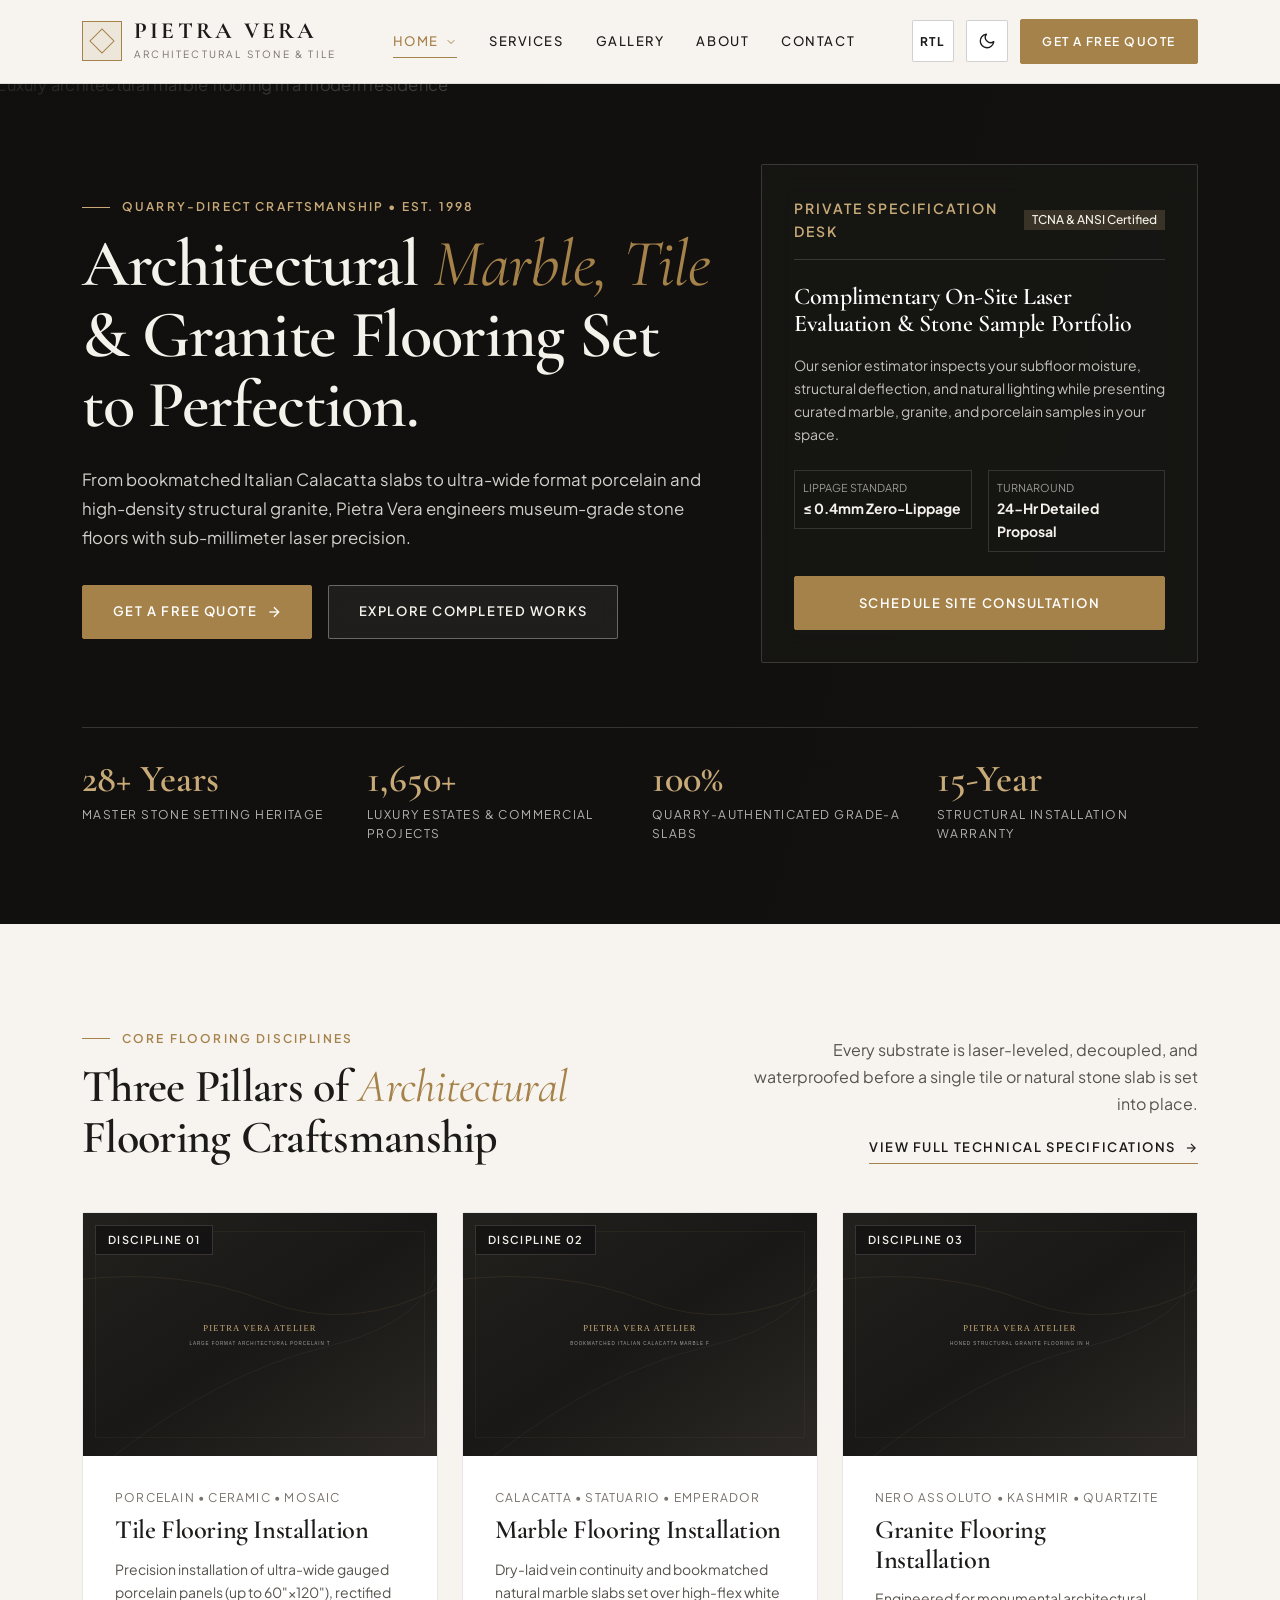
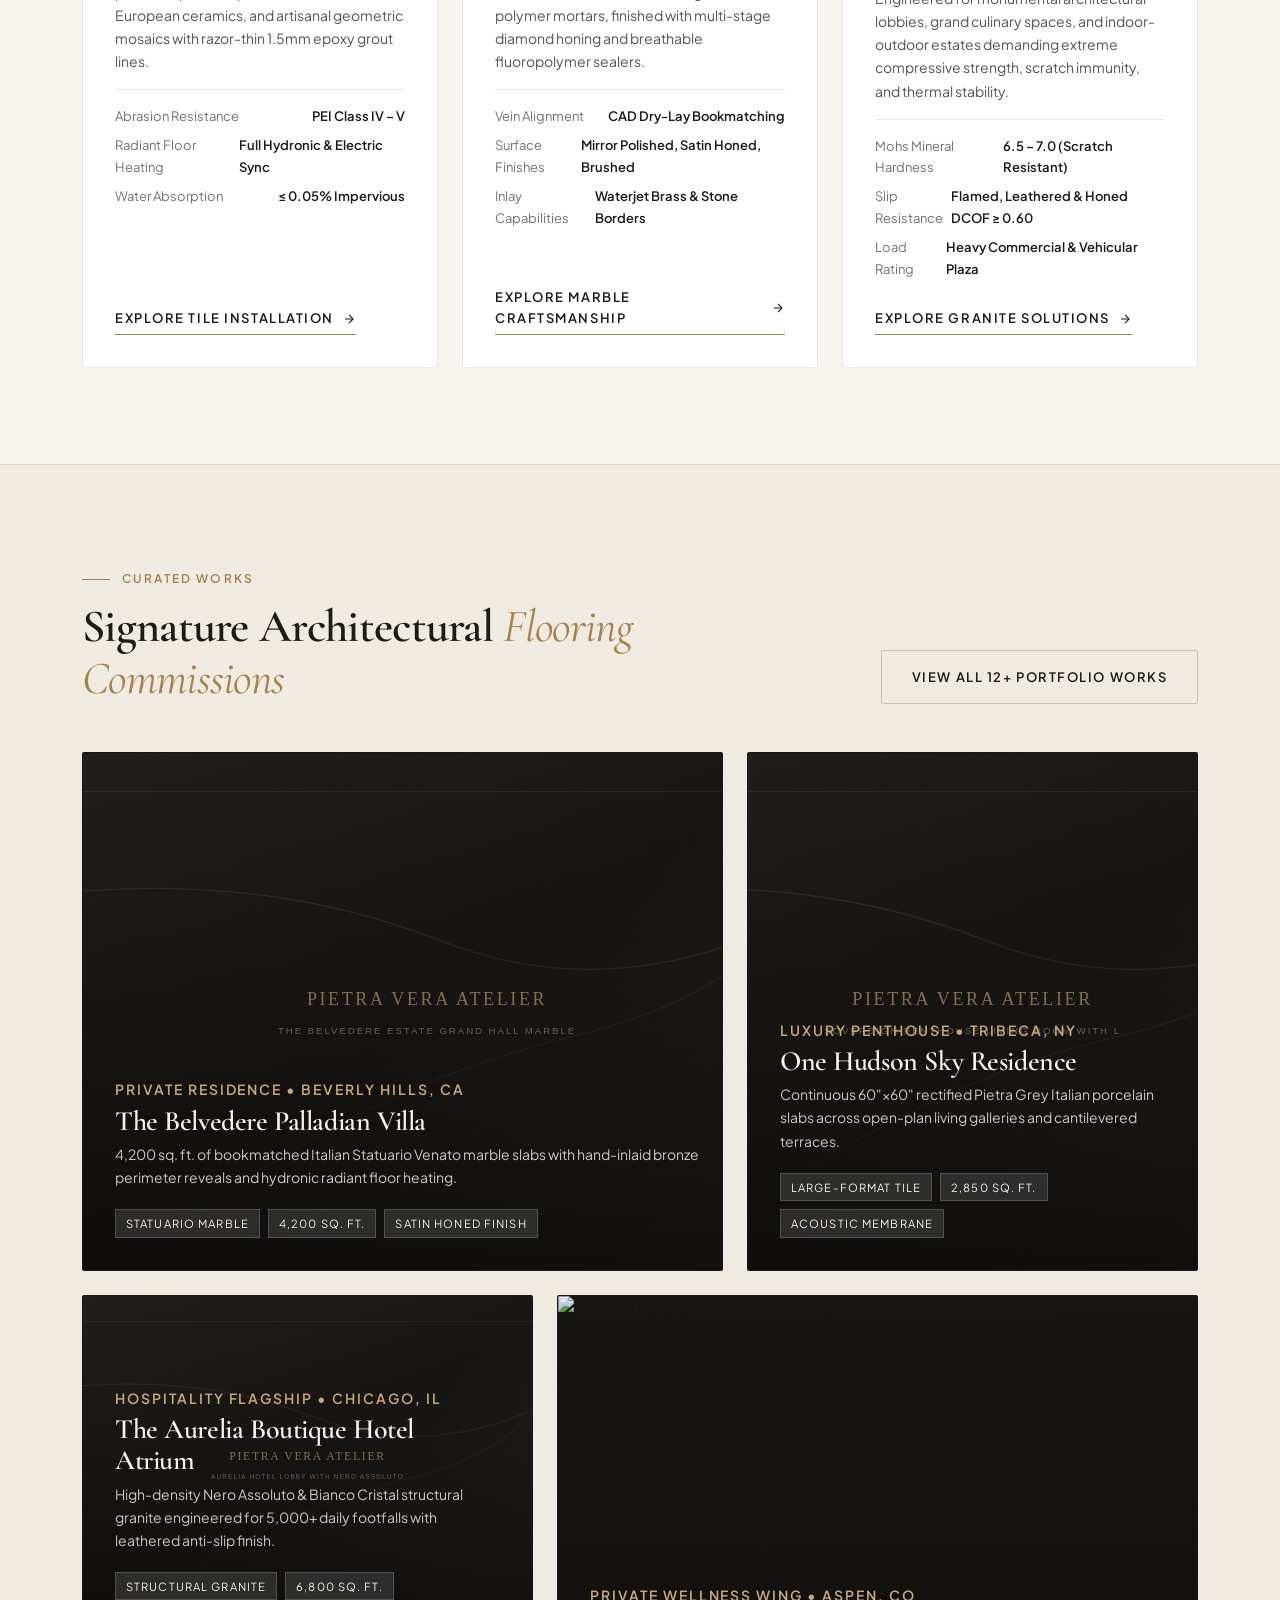
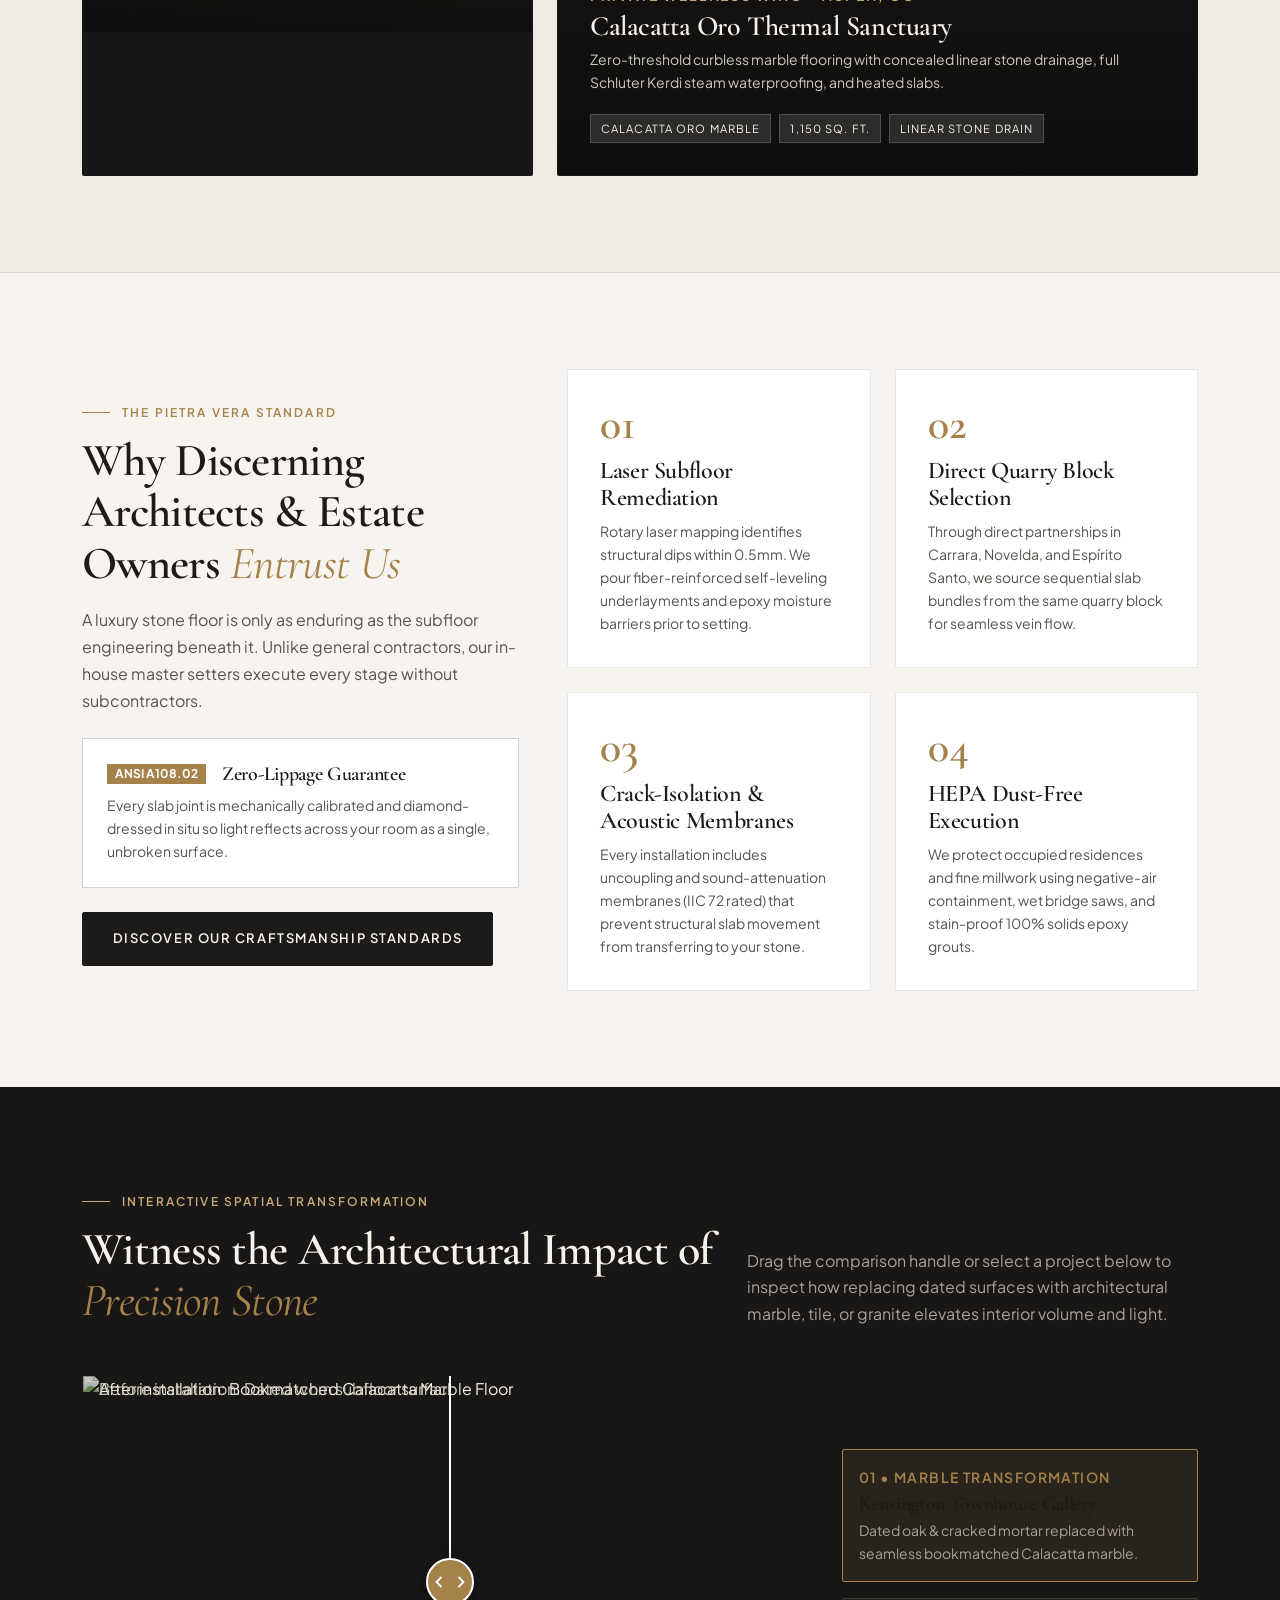
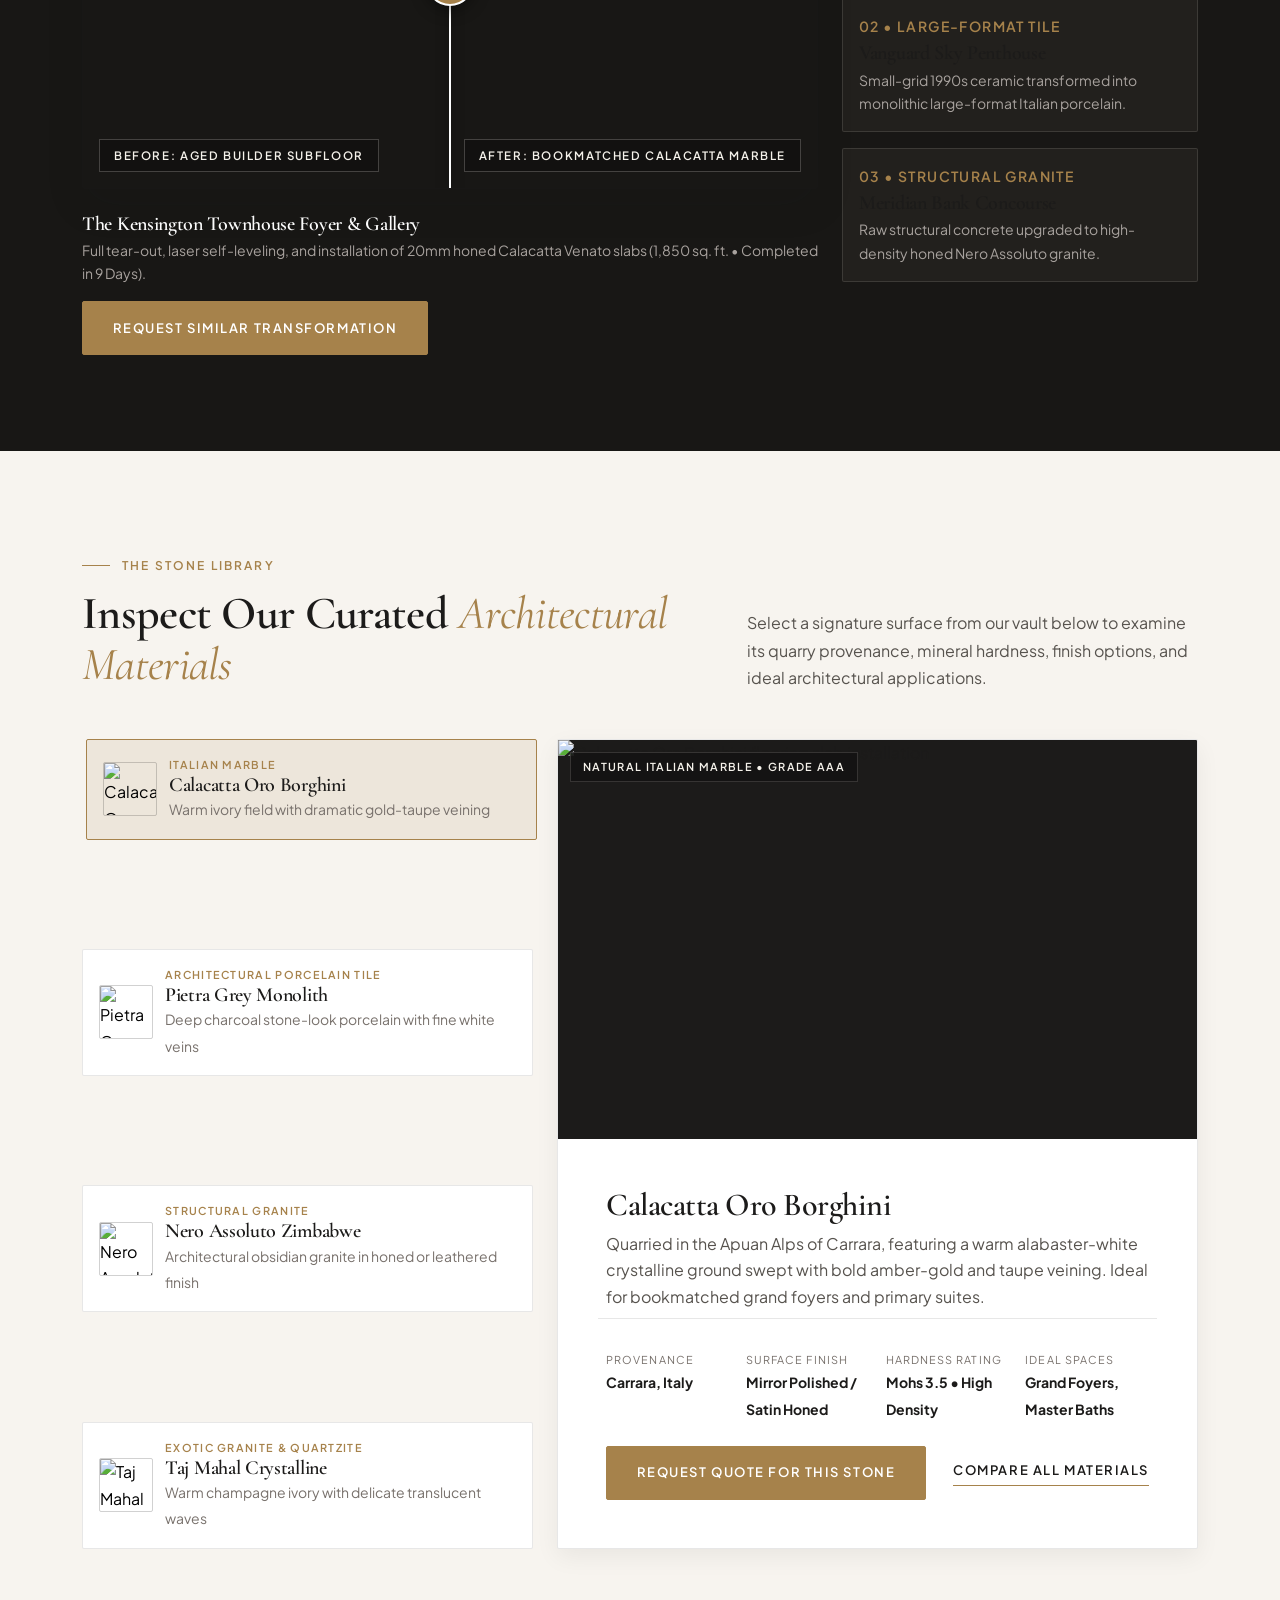
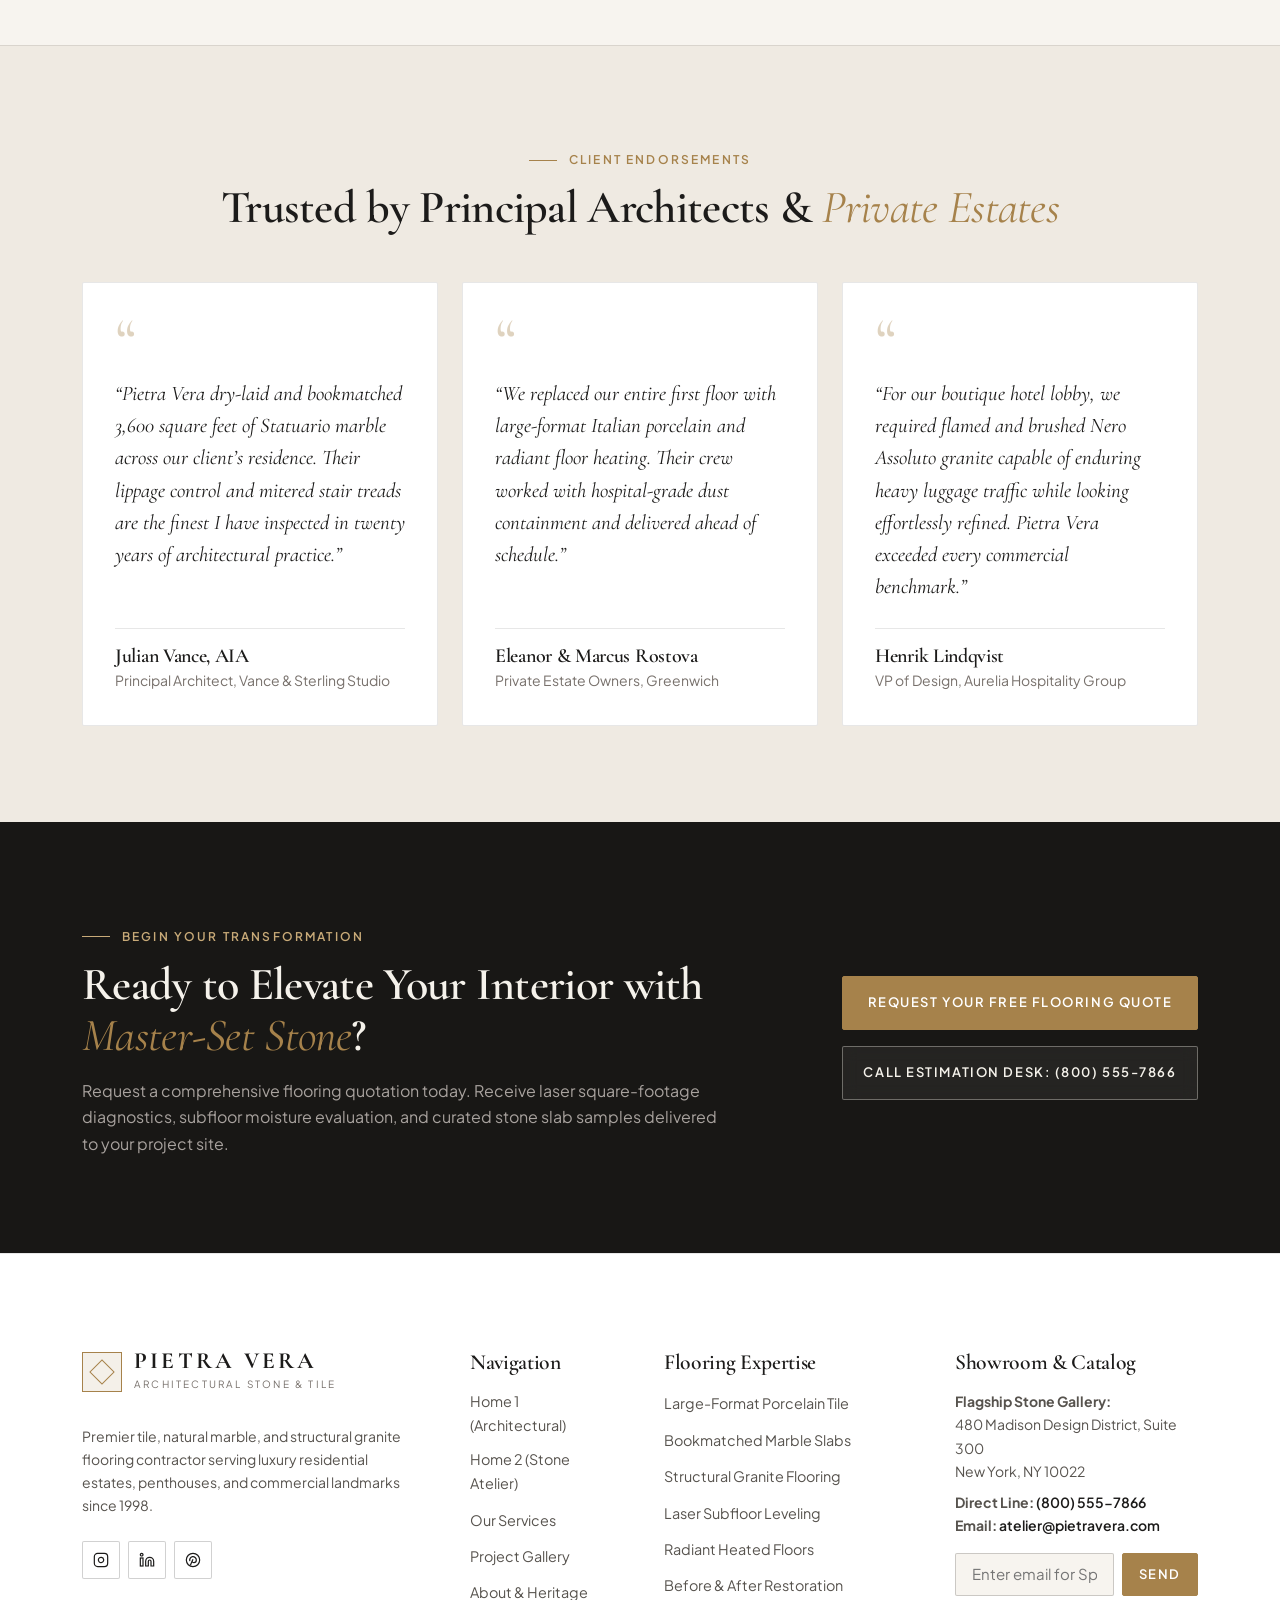
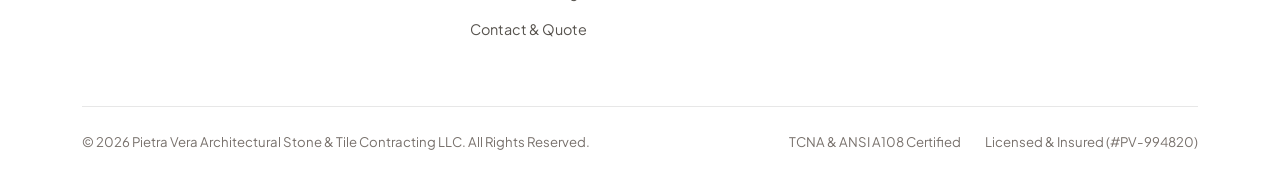
==== index.html @ 234519fe "Your commit message" ====
<!DOCTYPE html>
<html lang="en" data-theme="light" dir="ltr">
<head>
  <meta charset="UTF-8">
  <meta name="viewport" content="width=device-width, initial-scale=1.0">
  <title>Pietra Vera | Luxury Tile, Marble &amp; Granite Flooring Contractor</title>
  <meta name="description" content="Pietra Vera is a premier architectural tile, natural marble, and structural granite flooring contractor specializing in luxury residential estates and commercial interiors.">
  <link rel="icon" type="image/svg+xml" href="assets/images/favicon.svg">
  <!-- Prevent Theme & Direction Flash -->
  <script>
    (function() {
      try {
        var savedTheme = localStorage.getItem('pietra_vera_theme') || 'light';
        document.documentElement.setAttribute('data-theme', savedTheme);
        var savedDir = localStorage.getItem('pietra_vera_dir') || 'ltr';
        document.documentElement.setAttribute('dir', savedDir);
      } catch (e) {}
    })();
  </script>
  <!-- Google Fonts (2 Fonts: Cormorant Garamond & Plus Jakarta Sans) -->
  <link rel="preconnect" href="https://fonts.googleapis.com">
  <link rel="preconnect" href="https://fonts.gstatic.com" crossorigin>
  <link href="https://fonts.googleapis.com/css2?family=Cormorant+Garamond:ital,wght@0,400;0,500;0,600;0,700;1,400;1,600&family=Plus+Jakarta+Sans:wght@300;400;500;600;700&display=swap" rel="stylesheet">
  <!-- Bootstrap 5.3 CSS -->
  <link href="https://cdn.jsdelivr.net/npm/bootstrap@5.3.3/dist/css/bootstrap.min.css" rel="stylesheet">
  <!-- Custom Luxury Design System -->
  <link rel="stylesheet" href="assets/css/style.css">
</head>
<body>

  <!-- ========================================================================
       STICKY PREMIUM NAVIGATION BAR
       ======================================================================== -->
  <header class="site-header" id="siteHeader">
    <div class="container navbar-container">
      <!-- Brand Identity -->
      <a href="index.html" class="brand-logo" aria-label="Pietra Vera Home">
        <span class="brand-mark" aria-hidden="true"></span>
        <span class="brand-text">
          <span class="brand-name">Pietra Vera</span>
          <span class="brand-tagline">Architectural Stone &amp; Tile</span>
        </span>
      </a>

      <!-- Desktop Navigation -->
      <nav aria-label="Primary Navigation">
        <ul class="nav-menu-desktop">
          <li class="nav-item-custom has-dropdown">
            <button type="button" class="nav-link-custom active" data-dropdown-trigger aria-expanded="false" aria-haspopup="true">
              Home
              <svg class="dropdown-chevron" width="12" height="12" viewBox="0 0 24 24" fill="none" stroke="currentColor" stroke-width="2" stroke-linecap="round" stroke-linejoin="round" aria-hidden="true"><polyline points="6 9 12 15 18 9"></polyline></svg>
            </button>
            <div class="dropdown-menu-custom" role="menu">
              <a href="index.html" class="dropdown-item-custom active" role="menuitem">
                <span class="dropdown-item-badge">01</span>
                <span>
                  <span class="dropdown-item-title">Home 1 — Architectural</span>
                  <span class="dropdown-item-desc">Cinematic editorial &amp; stone showcase</span>
                </span>
              </a>
              <a href="home-2.html" class="dropdown-item-custom" role="menuitem">
                <span class="dropdown-item-badge">02</span>
                <span>
                  <span class="dropdown-item-title">Home 2 — Stone Atelier</span>
                  <span class="dropdown-item-desc">Interactive studio &amp; live cost estimator</span>
                </span>
              </a>
            </div>
          </li>
          <li class="nav-item-custom">
            <a href="services.html" class="nav-link-custom">Services</a>
          </li>
          <li class="nav-item-custom">
            <a href="gallery.html" class="nav-link-custom">Gallery</a>
          </li>
          <li class="nav-item-custom">
            <a href="about.html" class="nav-link-custom">About</a>
          </li>
          <li class="nav-item-custom">
            <a href="contact.html" class="nav-link-custom">Contact</a>
          </li>
        </ul>
      </nav>

      <!-- Navbar Right Actions -->
      <div class="navbar-actions">
        <button type="button" class="theme-toggle-btn rtl-toggle-btn header-btn-desktop" data-rtl-toggle aria-label="Toggle text direction" title="Toggle RTL / LTR layout">RTL</button>
        <button type="button" class="theme-toggle-btn header-btn-desktop" data-theme-toggle aria-label="Toggle color theme">
          <!-- Populated by JS -->
        </button>
        <a href="contact.html#quote-form" class="btn-luxury btn-luxury-primary navbar-cta header-btn-desktop">
          Get a Free Quote
        </a>
        <button type="button" class="mobile-menu-toggle" id="mobileMenuToggle" aria-expanded="false" aria-controls="mobileNavDrawer" aria-label="Open navigation menu">
          <span class="hamburger-lines" aria-hidden="true">
            <span></span>
            <span></span>
            <span></span>
          </span>
        </button>
      </div>
    </div>

    <!-- Mobile Navigation Drawer -->
    <div class="mobile-nav-drawer" id="mobileNavDrawer" role="dialog" aria-label="Mobile Navigation">
      <ul class="mobile-nav-list">
        <li class="mobile-nav-item">
          <button type="button" class="mobile-dropdown-trigger" id="mobileHomeDropdownBtn" aria-expanded="true">
            <span>Home Experiences</span>
            <svg class="dropdown-chevron" width="16" height="16" viewBox="0 0 24 24" fill="none" stroke="currentColor" stroke-width="2" style="transform: rotate(180deg);"><polyline points="6 9 12 15 18 9"></polyline></svg>
          </button>
          <div class="mobile-submenu is-open" id="mobileHomeSubmenu">
            <a href="index.html" class="mobile-submenu-link active">
              <span>Home 1 — Architectural Editorial</span>
              <span>01</span>
            </a>
            <a href="home-2.html" class="mobile-submenu-link">
              <span>Home 2 — Stone Atelier &amp; Studio</span>
              <span>02</span>
            </a>
          </div>
        </li>
        <li class="mobile-nav-item">
          <a href="services.html" class="mobile-nav-link">Services</a>
        </li>
        <li class="mobile-nav-item">
          <a href="gallery.html" class="mobile-nav-link">Gallery</a>
        </li>
        <li class="mobile-nav-item">
          <a href="about.html" class="mobile-nav-link">About</a>
        </li>
        <li class="mobile-nav-item">
          <a href="contact.html" class="mobile-nav-link">Contact</a>
        </li>
      </ul>
      <!-- Mobile & Tablet Menu Action Controls (Moved from Header) -->
      <div class="mobile-menu-actions">
        <div class="mobile-menu-toggles-row">
          <span class="mobile-toggles-label">Preferences</span>
          <div class="mobile-menu-toggles-group">
            <button type="button" class="theme-toggle-btn rtl-toggle-btn" data-rtl-toggle aria-label="Toggle text direction" title="Toggle RTL / LTR layout">RTL</button>
            <button type="button" class="theme-toggle-btn" data-theme-toggle aria-label="Toggle color theme"></button>
          </div>
        </div>
        <a href="contact.html#quote-form" class="btn-luxury btn-luxury-primary w-100 mobile-menu-quote-btn">
          Get a Free Quote
        </a>
      </div>
    </div>
  </header>

  <main>
    <!-- ======================================================================
         1. CINEMATIC HERO SECTION (HOME 1)
         ====================================================================== -->
    <section class="hero-home-1">
      <div class="hero-bg-media">
        <img src="https://images.unsplash.com/photo-1600585154340-be6161a56a0c?auto=format&fit=crop&w=1920&q=85" alt="Luxury architectural marble flooring in a modern residence" fetchpriority="high">
      </div>
      <div class="hero-bg-overlay"></div>

      <div class="container hero-content-wrap">
        <div class="row align-items-center g-5">
          <div class="col-lg-7">
            <span class="eyebrow eyebrow-light">Quarry-Direct Craftsmanship &bull; Est. 1998</span>
            <h1 class="display-hero mb-4">
              Architectural <span class="italic-accent">Marble, Tile</span> &amp; Granite Flooring Set to Perfection.
            </h1>
            <p class="hero-lead">
              From bookmatched Italian Calacatta slabs to ultra-wide format porcelain and high-density structural granite, Pietra Vera engineers museum-grade stone floors with sub-millimeter laser precision.
            </p>
            <div class="d-flex flex-wrap gap-3 align-items-center">
              <a href="contact.html#quote-form" class="btn-luxury btn-luxury-primary">
                Get a Free Quote
                <svg width="16" height="16" viewBox="0 0 24 24" fill="none" stroke="currentColor" stroke-width="2" aria-hidden="true"><line x1="5" y1="12" x2="19" y2="12"></line><polyline points="12 5 19 12 12 19"></polyline></svg>
              </a>
              <a href="gallery.html" class="btn-luxury btn-luxury-light-outline">
                Explore Completed Works
              </a>
            </div>
          </div>

          <div class="col-lg-5">
            <div class="hero-glass-card">
              <div class="d-flex align-items-center justify-content-between border-bottom pb-3 mb-4" style="border-color: rgba(245,242,235,0.16) !important;">
                <span class="text-uppercase small fw-semibold" style="letter-spacing: 0.14em; color: var(--accent-light);">Private Specification Desk</span>
                <span class="badge rounded-0" style="background: rgba(200,170,120,0.2); color: #F5F2EB; font-weight: 500;">TCNA &amp; ANSI Certified</span>
              </div>
              <h2 class="h4 font-serif text-white mb-3">Complimentary On-Site Laser Evaluation &amp; Stone Sample Portfolio</h2>
              <p class="small mb-4" style="color: rgba(245,242,235,0.78);">
                Our senior estimator inspects your subfloor moisture, structural deflection, and natural lighting while presenting curated marble, granite, and porcelain samples in your space.
              </p>
              <div class="row g-3 mb-4 small" style="color: #F5F2EB;">
                <div class="col-6">
                  <div class="p-2 border" style="border-color: rgba(245,242,235,0.14) !important;">
                    <span class="d-block text-uppercase" style="font-size: 0.68rem; color: rgba(245,242,235,0.6);">Lippage Standard</span>
                    <strong>&le; 0.4mm Zero-Lippage</strong>
                  </div>
                </div>
                <div class="col-6">
                  <div class="p-2 border" style="border-color: rgba(245,242,235,0.14) !important;">
                    <span class="d-block text-uppercase" style="font-size: 0.68rem; color: rgba(245,242,235,0.6);">Turnaround</span>
                    <strong>24-Hr Detailed Proposal</strong>
                  </div>
                </div>
              </div>
              <a href="contact.html#quote-form" class="btn-luxury btn-luxury-primary w-100">
                Schedule Site Consultation
              </a>
            </div>
          </div>
        </div>

        <!-- Architectural Trust Metrics Bar -->
        <div class="hero-metrics-bar">
          <div class="row g-4">
            <div class="col-6 col-md-3 metric-item-hero">
              <div class="metric-value">28+ Years</div>
              <div class="metric-label">Master Stone Setting Heritage</div>
            </div>
            <div class="col-6 col-md-3 metric-item-hero">
              <div class="metric-value">1,650+</div>
              <div class="metric-label">Luxury Estates &amp; Commercial Projects</div>
            </div>
            <div class="col-6 col-md-3 metric-item-hero">
              <div class="metric-value">100%</div>
              <div class="metric-label">Quarry-Authenticated Grade-A Slabs</div>
            </div>
            <div class="col-6 col-md-3 metric-item-hero">
              <div class="metric-value">15-Year</div>
              <div class="metric-label">Structural Installation Warranty</div>
            </div>
          </div>
        </div>
      </div>
    </section>

    <!-- ======================================================================
         2. CORE SERVICES OVERVIEW (TILES, MARBLE, GRANITE)
         ====================================================================== -->
    <section class="section-padding" id="services-overview">
      <div class="container">
        <div class="row align-items-end justify-content-between mb-5 g-4">
          <div class="col-lg-7" data-gsap-reveal>
            <span class="eyebrow">Core Flooring Disciplines</span>
            <h2 class="section-title mb-0">
              Three Pillars of <span class="italic-accent">Architectural</span> Flooring Craftsmanship
            </h2>
          </div>
          <div class="col-lg-5 text-lg-end" data-gsap-reveal>
            <p class="section-subtitle ms-lg-auto mb-3">
              Every substrate is laser-leveled, decoupled, and waterproofed before a single tile or natural stone slab is set into place.
            </p>
            <a href="services.html" class="link-editorial">
              View Full Technical Specifications
              <svg width="14" height="14" viewBox="0 0 24 24" fill="none" stroke="currentColor" stroke-width="2"><line x1="5" y1="12" x2="19" y2="12"></line><polyline points="12 5 19 12 12 19"></polyline></svg>
            </a>
          </div>
        </div>

        <div class="row g-4 row-cards-2col">
          <!-- Service 1: Tile Flooring -->
          <div class="col-lg-4 col-md-6" data-gsap-reveal>
            <article class="architectural-card">
              <div class="card-media-wrap">
                <img src="https://images.unsplash.com/photo-1600566753376-12c8ab7fb75b?auto=format&fit=crop&w=900&q=80" alt="Large format architectural porcelain tile flooring installation" loading="lazy">
                <span class="card-tag-badge">Discipline 01</span>
              </div>
              <div class="card-body-luxury">
                <div class="card-meta-row">
                  <span>Porcelain &bull; Ceramic &bull; Mosaic</span>
                </div>
                <h3 class="card-title-luxury">Tile Flooring Installation</h3>
                <p class="text-secondary small mb-0">
                  Precision installation of ultra-wide gauged porcelain panels (up to 60"&times;120"), rectified European ceramics, and artisanal geometric mosaics with razor-thin 1.5mm epoxy grout lines.
                </p>
                <div class="card-spec-list">
                  <div class="card-spec-item">
                    <span>Abrasion Resistance</span>
                    <span>PEI Class IV &ndash; V</span>
                  </div>
                  <div class="card-spec-item">
                    <span>Radiant Floor Heating</span>
                    <span>Full Hydronic &amp; Electric Sync</span>
                  </div>
                  <div class="card-spec-item">
                    <span>Water Absorption</span>
                    <span>&le; 0.05% Impervious</span>
                  </div>
                </div>
                <div class="mt-auto">
                  <a href="services.html#tile-flooring" class="link-editorial">
                    Explore Tile Installation
                    <svg width="14" height="14" viewBox="0 0 24 24" fill="none" stroke="currentColor" stroke-width="2"><line x1="5" y1="12" x2="19" y2="12"></line><polyline points="12 5 19 12 12 19"></polyline></svg>
                  </a>
                </div>
              </div>
            </article>
          </div>

          <!-- Service 2: Marble Flooring -->
          <div class="col-lg-4 col-md-6" data-gsap-reveal>
            <article class="architectural-card">
              <div class="card-media-wrap">
                <img src="https://images.unsplash.com/photo-1600607687939-ce8a6c25118c?auto=format&fit=crop&w=900&q=80" alt="Bookmatched Italian Calacatta marble flooring in luxury foyer" loading="lazy">
                <span class="card-tag-badge">Discipline 02</span>
              </div>
              <div class="card-body-luxury">
                <div class="card-meta-row">
                  <span>Calacatta &bull; Statuario &bull; Emperador</span>
                </div>
                <h3 class="card-title-luxury">Marble Flooring Installation</h3>
                <p class="text-secondary small mb-0">
                  Dry-laid vein continuity and bookmatched natural marble slabs set over high-flex white polymer mortars, finished with multi-stage diamond honing and breathable fluoropolymer sealers.
                </p>
                <div class="card-spec-list">
                  <div class="card-spec-item">
                    <span>Vein Alignment</span>
                    <span>CAD Dry-Lay Bookmatching</span>
                  </div>
                  <div class="card-spec-item">
                    <span>Surface Finishes</span>
                    <span>Mirror Polished, Satin Honed, Brushed</span>
                  </div>
                  <div class="card-spec-item">
                    <span>Inlay Capabilities</span>
                    <span>Waterjet Brass &amp; Stone Borders</span>
                  </div>
                </div>
                <div class="mt-auto">
                  <a href="services.html#marble-flooring" class="link-editorial">
                    Explore Marble Craftsmanship
                    <svg width="14" height="14" viewBox="0 0 24 24" fill="none" stroke="currentColor" stroke-width="2"><line x1="5" y1="12" x2="19" y2="12"></line><polyline points="12 5 19 12 12 19"></polyline></svg>
                  </a>
                </div>
              </div>
            </article>
          </div>

          <!-- Service 3: Granite Flooring -->
          <div class="col-lg-4 col-md-12" data-gsap-reveal>
            <article class="architectural-card">
              <div class="card-media-wrap">
                <img src="https://images.unsplash.com/photo-1600585152220-90363fe7e115?auto=format&fit=crop&w=900&q=80" alt="Honed structural granite flooring in high-traffic architectural space" loading="lazy">
                <span class="card-tag-badge">Discipline 03</span>
              </div>
              <div class="card-body-luxury">
                <div class="card-meta-row">
                  <span>Nero Assoluto &bull; Kashmir &bull; Quartzite</span>
                </div>
                <h3 class="card-title-luxury">Granite Flooring Installation</h3>
                <p class="text-secondary small mb-0">
                  Engineered for monumental architectural lobbies, grand culinary spaces, and indoor-outdoor estates demanding extreme compressive strength, scratch immunity, and thermal stability.
                </p>
                <div class="card-spec-list">
                  <div class="card-spec-item">
                    <span>Mohs Mineral Hardness</span>
                    <span>6.5 &ndash; 7.0 (Scratch Resistant)</span>
                  </div>
                  <div class="card-spec-item">
                    <span>Slip Resistance</span>
                    <span>Flamed, Leathered &amp; Honed DCOF &ge; 0.60</span>
                  </div>
                  <div class="card-spec-item">
                    <span>Load Rating</span>
                    <span>Heavy Commercial &amp; Vehicular Plaza</span>
                  </div>
                </div>
                <div class="mt-auto">
                  <a href="services.html#granite-flooring" class="link-editorial">
                    Explore Granite Solutions
                    <svg width="14" height="14" viewBox="0 0 24 24" fill="none" stroke="currentColor" stroke-width="2"><line x1="5" y1="12" x2="19" y2="12"></line><polyline points="12 5 19 12 12 19"></polyline></svg>
                  </a>
                </div>
              </div>
            </article>
          </div>
        </div>
      </div>
    </section>

    <!-- ======================================================================
         3. FEATURED FLOORING PROJECTS (EDITORIAL PORTFOLIO)
         ====================================================================== -->
    <section class="section-padding bg-secondary-surface border-top-subtle border-bottom-subtle">
      <div class="container">
        <div class="row align-items-end justify-content-between mb-5 g-4">
          <div class="col-lg-7" data-gsap-reveal>
            <span class="eyebrow">Curated Works</span>
            <h2 class="section-title mb-0">
              Signature Architectural <span class="italic-accent">Flooring Commissions</span>
            </h2>
          </div>
          <div class="col-lg-5 text-lg-end" data-gsap-reveal>
            <a href="gallery.html" class="btn-luxury btn-luxury-outline">
              View All 12+ Portfolio Works
            </a>
          </div>
        </div>

        <div class="row g-4 row-cards-2col">
          <!-- Featured Project 1 (Large) -->
          <div class="col-lg-7" data-gsap-reveal>
            <article class="project-showcase-card h-100">
              <div class="project-showcase-media h-100">
                <img src="https://images.unsplash.com/photo-1600596542815-ffad4c1539a9?auto=format&fit=crop&w=1200&q=85" alt="The Belvedere Estate Grand Hall marble flooring" loading="lazy">
                <div class="project-showcase-overlay">
                  <span class="text-uppercase small fw-semibold mb-1" style="letter-spacing: 0.14em; color: var(--accent-light);">Private Residence &bull; Beverly Hills, CA</span>
                  <h3>The Belvedere Palladian Villa</h3>
                  <p class="small mb-2" style="color: rgba(245,242,235,0.82);">
                    4,200 sq. ft. of bookmatched Italian Statuario Venato marble slabs with hand-inlaid bronze perimeter reveals and hydronic radiant floor heating.
                  </p>
                  <div class="project-meta-pills">
                    <span class="project-meta-pill">Statuario Marble</span>
                    <span class="project-meta-pill">4,200 Sq. Ft.</span>
                    <span class="project-meta-pill">Satin Honed Finish</span>
                  </div>
                </div>
              </div>
            </article>
          </div>

          <!-- Featured Project 2 -->
          <div class="col-lg-5" data-gsap-reveal>
            <article class="project-showcase-card h-100">
              <div class="project-showcase-media aspect-tall h-100">
                <img src="https://images.unsplash.com/photo-1600210492486-724fe5c67fb0?auto=format&fit=crop&w=900&q=85" alt="Sovereign Penthouse living room with large format porcelain tiles" loading="lazy">
                <div class="project-showcase-overlay">
                  <span class="text-uppercase small fw-semibold mb-1" style="letter-spacing: 0.14em; color: var(--accent-light);">Luxury Penthouse &bull; Tribeca, NY</span>
                  <h3>One Hudson Sky Residence</h3>
                  <p class="small mb-2" style="color: rgba(245,242,235,0.82);">
                    Continuous 60"&times;60" rectified Pietra Grey Italian porcelain slabs across open-plan living galleries and cantilevered terraces.
                  </p>
                  <div class="project-meta-pills">
                    <span class="project-meta-pill">Large-Format Tile</span>
                    <span class="project-meta-pill">2,850 Sq. Ft.</span>
                    <span class="project-meta-pill">Acoustic Membrane</span>
                  </div>
                </div>
              </div>
            </article>
          </div>

          <!-- Featured Project 3 -->
          <div class="col-lg-5" data-gsap-reveal>
            <article class="project-showcase-card h-100">
              <div class="project-showcase-media">
                <img src="https://images.unsplash.com/photo-1600585154526-990dced4db0d?auto=format&fit=crop&w=900&q=85" alt="Aurelia Hotel Lobby with Nero Assoluto granite flooring" loading="lazy">
                <div class="project-showcase-overlay">
                  <span class="text-uppercase small fw-semibold mb-1" style="letter-spacing: 0.14em; color: var(--accent-light);">Hospitality Flagship &bull; Chicago, IL</span>
                  <h3>The Aurelia Boutique Hotel Atrium</h3>
                  <p class="small mb-2" style="color: rgba(245,242,235,0.82);">
                    High-density Nero Assoluto &amp; Bianco Cristal structural granite engineered for 5,000+ daily footfalls with leathered anti-slip finish.
                  </p>
                  <div class="project-meta-pills">
                    <span class="project-meta-pill">Structural Granite</span>
                    <span class="project-meta-pill">6,800 Sq. Ft.</span>
                  </div>
                </div>
              </div>
            </article>
          </div>

          <!-- Featured Project 4 -->
          <div class="col-lg-7" data-gsap-reveal>
            <article class="project-showcase-card h-100">
              <div class="project-showcase-media">
                <img src="https://images.unsplash.com/photo-1600566753190-17f0baa2a6c3?auto=format&fit=crop&w=1200&q=85" alt="Calacatta Oro spa sanctuary flooring and monolithic stone walls" loading="lazy">
                <div class="project-showcase-overlay">
                  <span class="text-uppercase small fw-semibold mb-1" style="letter-spacing: 0.14em; color: var(--accent-light);">Private Wellness Wing &bull; Aspen, CO</span>
                  <h3>Calacatta Oro Thermal Sanctuary</h3>
                  <p class="small mb-2" style="color: rgba(245,242,235,0.82);">
                    Zero-threshold curbless marble flooring with concealed linear stone drainage, full Schluter Kerdi steam waterproofing, and heated slabs.
                  </p>
                  <div class="project-meta-pills">
                    <span class="project-meta-pill">Calacatta Oro Marble</span>
                    <span class="project-meta-pill">1,150 Sq. Ft.</span>
                    <span class="project-meta-pill">Linear Stone Drain</span>
                  </div>
                </div>
              </div>
            </article>
          </div>
        </div>
      </div>
    </section>

    <!-- ======================================================================
         4. WHY CHOOSE US (PRECISION ENGINEERING & CRAFTSMANSHIP)
         ====================================================================== -->
    <section class="section-padding">
      <div class="container">
        <div class="row g-5 align-items-center">
          <div class="col-lg-5" data-gsap-reveal>
            <span class="eyebrow">The Pietra Vera Standard</span>
            <h2 class="section-title">
              Why Discerning Architects &amp; Estate Owners <span class="italic-accent">Entrust Us</span>
            </h2>
            <p class="section-subtitle mb-4">
              A luxury stone floor is only as enduring as the subfloor engineering beneath it. Unlike general contractors, our in-house master setters execute every stage without subcontractors.
            </p>
            <div class="p-4 border mb-4" style="background-color: var(--bg-surface); border-color: var(--border-strong) !important;">
              <div class="d-flex align-items-center gap-3 mb-2">
                <span class="badge rounded-0 px-2 py-1" style="background-color: var(--accent-primary); color: #fff;">ANSI A108.02</span>
                <strong class="font-serif fs-5">Zero-Lippage Guarantee</strong>
              </div>
              <p class="small text-secondary mb-0">
                Every slab joint is mechanically calibrated and diamond-dressed in situ so light reflects across your room as a single, unbroken surface.
              </p>
            </div>
            <a href="about.html" class="btn-luxury btn-luxury-dark">
              Discover Our Craftsmanship Standards
            </a>
          </div>

          <div class="col-lg-7">
            <div class="row g-4 row-cards-2col">
              <div class="col-sm-6" data-gsap-reveal>
                <div class="process-step-card">
                  <div class="process-step-number">01</div>
                  <h3 class="h4 font-serif mb-2">Laser Subfloor Remediation</h3>
                  <p class="small text-secondary mb-0">
                    Rotary laser mapping identifies structural dips within 0.5mm. We pour fiber-reinforced self-leveling underlayments and epoxy moisture barriers prior to setting.
                  </p>
                </div>
              </div>
              <div class="col-sm-6" data-gsap-reveal>
                <div class="process-step-card">
                  <div class="process-step-number">02</div>
                  <h3 class="h4 font-serif mb-2">Direct Quarry Block Selection</h3>
                  <p class="small text-secondary mb-0">
                    Through direct partnerships in Carrara, Novelda, and Esp&iacute;rito Santo, we source sequential slab bundles from the same quarry block for seamless vein flow.
                  </p>
                </div>
              </div>
              <div class="col-sm-6" data-gsap-reveal>
                <div class="process-step-card">
                  <div class="process-step-number">03</div>
                  <h3 class="h4 font-serif mb-2">Crack-Isolation &amp; Acoustic Membranes</h3>
                  <p class="small text-secondary mb-0">
                    Every installation includes uncoupling and sound-attenuation membranes (IIC 72 rated) that prevent structural slab movement from transferring to your stone.
                  </p>
                </div>
              </div>
              <div class="col-sm-6" data-gsap-reveal>
                <div class="process-step-card">
                  <div class="process-step-number">04</div>
                  <h3 class="h4 font-serif mb-2">HEPA Dust-Free Execution</h3>
                  <p class="small text-secondary mb-0">
                    We protect occupied residences and fine millwork using negative-air containment, wet bridge saws, and stain-proof 100% solids epoxy grouts.
                  </p>
                </div>
              </div>
            </div>
          </div>
        </div>
      </div>
    </section>

    <!-- ======================================================================
         5. INTERACTIVE BEFORE & AFTER FLOORING TRANSFORMATION
         ====================================================================== -->
    <section class="section-padding bg-dark-architectural">
      <div class="container">
        <div class="row align-items-end justify-content-between mb-5 g-4">
          <div class="col-lg-7" data-gsap-reveal>
            <span class="eyebrow eyebrow-light">Interactive Spatial Transformation</span>
            <h2 class="section-title mb-0">
              Witness the Architectural Impact of <span class="italic-accent">Precision Stone</span>
            </h2>
          </div>
          <div class="col-lg-5" data-gsap-reveal>
            <p class="mb-0" style="color: var(--text-on-dark-muted);">
              Drag the comparison handle or select a project below to inspect how replacing dated surfaces with architectural marble, tile, or granite elevates interior volume and light.
            </p>
          </div>
        </div>

        <div class="row g-4 align-items-center">
          <!-- Interactive Slider Stage -->
          <div class="col-lg-8" data-gsap-reveal>
            <div class="ba-comparison-wrapper" id="mainBeforeAfterStage">
              <!-- After Image Layer -->
              <div class="ba-image-layer ba-after-layer">
                <img src="https://images.unsplash.com/photo-1600607687939-ce8a6c25118c?auto=format&fit=crop&w=1400&q=85" alt="After installation: Bookmatched Calacatta Marble Floor">
              </div>
              <!-- Before Image Layer -->
              <div class="ba-image-layer ba-before-layer">
                <img src="https://images.unsplash.com/photo-1581858726788-75bc0f6a952d?auto=format&fit=crop&w=1400&q=80" alt="Before installation: Dated worn subfloor surface">
              </div>
              <!-- Labels -->
              <span class="ba-label-tag ba-label-before">Before: Aged Builder Subfloor</span>
              <span class="ba-label-tag ba-label-after">After: Bookmatched Calacatta Marble</span>
              <!-- Visual Handle -->
              <div class="ba-handle-line">
                <div class="ba-handle-circle" aria-hidden="true">
                  <svg width="20" height="20" viewBox="0 0 24 24" fill="none" stroke="currentColor" stroke-width="2.2"><polyline points="15 18 9 12 15 6"></polyline></svg>
                  <svg width="20" height="20" viewBox="0 0 24 24" fill="none" stroke="currentColor" stroke-width="2.2"><polyline points="9 18 15 12 9 6"></polyline></svg>
                </div>
              </div>
              <!-- Accessible Range Input -->
              <input type="range" class="ba-range-input" min="0" max="100" value="50" aria-label="Before and after flooring comparison slider">
            </div>

            <div class="d-flex flex-wrap align-items-center justify-content-between gap-3 mt-3 pt-2">
              <div>
                <h3 class="h5 font-serif mb-1 text-white" id="baCaptionTitle">The Kensington Townhouse Foyer &amp; Gallery</h3>
                <p class="small mb-0" id="baCaptionSpecs" style="color: var(--text-on-dark-muted);">
                  Full tear-out, laser self-leveling, and installation of 20mm honed Calacatta Venato slabs (1,850 sq. ft. &bull; Completed in 9 Days).
                </p>
              </div>
              <a href="contact.html#quote-form" class="btn-luxury btn-luxury-primary">
                Request Similar Transformation
              </a>
            </div>
          </div>

          <!-- Preset Transformation Selector -->
          <div class="col-lg-4" data-gsap-reveal>
            <div class="d-flex flex-column gap-3">
              <button type="button" class="ba-preset-btn active" data-ba-preset
                data-before-img="https://images.unsplash.com/photo-1581858726788-75bc0f6a952d?auto=format&fit=crop&w=1400&q=80"
                data-after-img="https://images.unsplash.com/photo-1600607687939-ce8a6c25118c?auto=format&fit=crop&w=1400&q=85"
                data-before-label="Before: Aged Builder Subfloor"
                data-after-label="After: Bookmatched Calacatta Marble"
                data-title="The Kensington Townhouse Foyer &amp; Gallery"
                data-specs="Full tear-out, laser self-leveling, and installation of 20mm honed Calacatta Venato slabs (1,850 sq. ft. • Completed in 9 Days).">
                <span class="d-block text-uppercase small fw-semibold mb-1" style="letter-spacing: 0.1em; color: var(--accent-primary);">01 &bull; Marble Transformation</span>
                <strong class="font-serif fs-5 d-block mb-1">Kensington Townhouse Gallery</strong>
                <span class="small text-secondary d-block">Dated oak &amp; cracked mortar replaced with seamless bookmatched Calacatta marble.</span>
              </button>

              <button type="button" class="ba-preset-btn" data-ba-preset
                data-before-img="https://images.unsplash.com/photo-1513694203232-719a280e022f?auto=format&fit=crop&w=1400&q=80"
                data-after-img="https://images.unsplash.com/photo-1600566753376-12c8ab7fb75b?auto=format&fit=crop&w=1400&q=85"
                data-before-label="Before: Uneven Ceramic Grid"
                data-after-label="After: 48x48 Pietra Grey Porcelain"
                data-title="Vanguard Architectural Penthouse"
                data-specs="Acoustic membrane underlayment with 48&quot;×48&quot; rectified Italian porcelain slabs and 1.5mm color-matched epoxy joints (2,400 sq. ft.).">
                <span class="d-block text-uppercase small fw-semibold mb-1" style="letter-spacing: 0.1em; color: var(--accent-primary);">02 &bull; Large-Format Tile</span>
                <strong class="font-serif fs-5 d-block mb-1">Vanguard Sky Penthouse</strong>
                <span class="small text-secondary d-block">Small-grid 1990s ceramic transformed into monolithic large-format Italian porcelain.</span>
              </button>

              <button type="button" class="ba-preset-btn" data-ba-preset
                data-before-img="https://images.unsplash.com/photo-1581858726788-75bc0f6a952d?auto=format&fit=crop&w=1400&q=80"
                data-after-img="https://images.unsplash.com/photo-1600585154526-990dced4db0d?auto=format&fit=crop&w=1400&q=85"
                data-before-label="Before: Worn Commercial Concrete"
                data-after-label="After: Honed Nero Assoluto Granite"
                data-title="Meridian Private Bank Executive Concourse"
                data-specs="Heavy-load medium-bed mortar system with thermal-honed Nero Assoluto &amp; Kashmir granite slabs (5,200 sq. ft.).">
                <span class="d-block text-uppercase small fw-semibold mb-1" style="letter-spacing: 0.1em; color: var(--accent-primary);">03 &bull; Structural Granite</span>
                <strong class="font-serif fs-5 d-block mb-1">Meridian Bank Concourse</strong>
                <span class="small text-secondary d-block">Raw structural concrete upgraded to high-density honed Nero Assoluto granite.</span>
              </button>
            </div>
          </div>
        </div>
      </div>
    </section>

    <!-- ======================================================================
         6. PREMIUM MATERIAL SHOWCASE (INTERACTIVE STONE EXPLORER)
         ====================================================================== -->
    <section class="section-padding" id="material-showcase">
      <div class="container">
        <div class="row align-items-end justify-content-between mb-5 g-4">
          <div class="col-lg-7" data-gsap-reveal>
            <span class="eyebrow">The Stone Library</span>
            <h2 class="section-title mb-0">
              Inspect Our Curated <span class="italic-accent">Architectural Materials</span>
            </h2>
          </div>
          <div class="col-lg-5" data-gsap-reveal>
            <p class="section-subtitle mb-0">
              Select a signature surface from our vault below to examine its quarry provenance, mineral hardness, finish options, and ideal architectural applications.
            </p>
          </div>
        </div>

        <div class="row g-4 align-items-stretch">
          <!-- Swatch Selector List -->
          <div class="col-lg-5 d-flex flex-column justify-content-between gap-3" data-gsap-reveal>
            <button type="button" class="material-swatch-btn active" data-material-swatch
              data-stone-type="Marble"
              data-category="Natural Italian Marble &bull; Grade AAA"
              data-title="Calacatta Oro Borghini"
              data-desc="Quarried in the Apuan Alps of Carrara, featuring a warm alabaster-white crystalline ground swept with bold amber-gold and taupe veining. Ideal for bookmatched grand foyers and primary suites."
              data-origin="Carrara, Italy"
              data-finish="Mirror Polished / Satin Honed"
              data-hardness="Mohs 3.5 &bull; High Density"
              data-app="Grand Foyers, Living Salons, Master Baths"
              data-img="https://images.unsplash.com/photo-1600566753190-17f0baa2a6c3?auto=format&fit=crop&w=1200&q=85">
              <div class="swatch-thumb">
                <img src="https://images.unsplash.com/photo-1600566753190-17f0baa2a6c3?auto=format&fit=crop&w=200&q=75" alt="Calacatta Oro swatch">
              </div>
              <div>
                <span class="d-block text-uppercase small fw-semibold" style="font-size: 0.68rem; letter-spacing: 0.12em; color: var(--accent-primary);">Italian Marble</span>
                <strong class="font-serif fs-5 d-block">Calacatta Oro Borghini</strong>
                <span class="small text-muted">Warm ivory field with dramatic gold-taupe veining</span>
              </div>
            </button>

            <button type="button" class="material-swatch-btn" data-material-swatch
              data-stone-type="Tiles"
              data-category="Rectified Gauged Porcelain &bull; 60&quot;&times;120&quot;"
              data-title="Pietra Grey Monolith Porcelain"
              data-desc="Sintered at 1,250°C for zero porosity and extreme flexural strength. Captures the deep anthracite tone and fine white calcite striations of Persian marble without requiring periodic sealing."
              data-origin="Modena, Italy"
              data-finish="Matte Silk / Lappato Semi-Polished"
              data-hardness="PEI Class V &bull; Mohs 7.0"
              data-app="Open-Plan Residences, Culinary Kitchens, Terraces"
              data-img="https://images.unsplash.com/photo-1600566753376-12c8ab7fb75b?auto=format&fit=crop&w=1200&q=85">
              <div class="swatch-thumb">
                <img src="https://images.unsplash.com/photo-1600566753376-12c8ab7fb75b?auto=format&fit=crop&w=200&q=75" alt="Pietra Grey Porcelain swatch">
              </div>
              <div>
                <span class="d-block text-uppercase small fw-semibold" style="font-size: 0.68rem; letter-spacing: 0.12em; color: var(--accent-primary);">Architectural Porcelain Tile</span>
                <strong class="font-serif fs-5 d-block">Pietra Grey Monolith</strong>
                <span class="small text-muted">Deep charcoal stone-look porcelain with fine white veins</span>
              </div>
            </button>

            <button type="button" class="material-swatch-btn" data-material-swatch
              data-stone-type="Granite"
              data-category="Structural Natural Granite &bull; 20mm / 30mm"
              data-title="Nero Assoluto Zimbabwe"
              data-desc="An ultra-dense, fine-grained gabbro granite prized by modernist architects for its uniform obsidian depth, imperviousness to acids, and monumental load-bearing capacity."
              data-origin="Mutoko, Zimbabwe"
              data-finish="Thermal Flamed &amp; Brushed / Honed"
              data-hardness="Mohs 6.8 &bull; Heavy Commercial"
              data-app="Commercial Atriums, Gourmet Kitchens, Exterior Lanais"
              data-img="https://images.unsplash.com/photo-1600585152220-90363fe7e115?auto=format&fit=crop&w=1200&q=85">
              <div class="swatch-thumb">
                <img src="https://images.unsplash.com/photo-1600585152220-90363fe7e115?auto=format&fit=crop&w=200&q=75" alt="Nero Assoluto Granite swatch">
              </div>
              <div>
                <span class="d-block text-uppercase small fw-semibold" style="font-size: 0.68rem; letter-spacing: 0.12em; color: var(--accent-primary);">Structural Granite</span>
                <strong class="font-serif fs-5 d-block">Nero Assoluto Zimbabwe</strong>
                <span class="small text-muted">Architectural obsidian granite in honed or leathered finish</span>
              </div>
            </button>

            <button type="button" class="material-swatch-btn" data-material-swatch
              data-stone-type="Granite"
              data-category="Crystalline Quartzite / Granite &bull; Exotic Grade"
              data-title="Taj Mahal Crystalline Stone"
              data-desc="Combines the translucent creamy warmth of onyx and marble with the superior hardness of natural granite. Completely resistant to etching and ideal for sun-drenched residential floors."
              data-origin="Cear&aacute;, Brazil"
              data-finish="Leathered Cashmere / Polished"
              data-hardness="Mohs 7.0 &bull; Zero Etch"
              data-app="Whole-Home Estates, Dining Galleries, Poolside Pavilions"
              data-img="https://images.unsplash.com/photo-1600585154340-be6161a56a0c?auto=format&fit=crop&w=1200&q=85">
              <div class="swatch-thumb">
                <img src="https://images.unsplash.com/photo-1600585154340-be6161a56a0c?auto=format&fit=crop&w=200&q=75" alt="Taj Mahal Stone swatch">
              </div>
              <div>
                <span class="d-block text-uppercase small fw-semibold" style="font-size: 0.68rem; letter-spacing: 0.12em; color: var(--accent-primary);">Exotic Granite &amp; Quartzite</span>
                <strong class="font-serif fs-5 d-block">Taj Mahal Crystalline</strong>
                <span class="small text-muted">Warm champagne ivory with delicate translucent waves</span>
              </div>
            </button>
          </div>

          <!-- Live Material Detail Stage -->
          <div class="col-lg-7" data-gsap-reveal>
            <div class="material-detail-stage h-100 d-flex flex-column">
              <div class="material-stage-img">
                <img id="materialStageImage" src="https://images.unsplash.com/photo-1600566753190-17f0baa2a6c3?auto=format&fit=crop&w=1200&q=85" alt="Calacatta Oro Borghini flooring slab installation">
                <span class="card-tag-badge" id="materialStageCategory">Natural Italian Marble &bull; Grade AAA</span>
              </div>
              <div class="p-4 p-md-5 d-flex flex-column flex-grow-1 justify-content-between">
                <div>
                  <h3 class="font-serif fs-2 mb-2" id="materialStageTitle">Calacatta Oro Borghini</h3>
                  <p class="text-secondary mb-4" id="materialStageDesc">
                    Quarried in the Apuan Alps of Carrara, featuring a warm alabaster-white crystalline ground swept with bold amber-gold and taupe veining. Ideal for bookmatched grand foyers and primary suites.
                  </p>
                </div>

                <div>
                  <div class="row g-3 pt-3 border-top mb-4" style="border-color: var(--border-color) !important;">
                    <div class="col-6 col-sm-3">
                      <span class="d-block text-uppercase small text-muted" style="font-size: 0.68rem; letter-spacing: 0.1em;">Provenance</span>
                      <strong class="small" id="materialSpecOrigin">Carrara, Italy</strong>
                    </div>
                    <div class="col-6 col-sm-3">
                      <span class="d-block text-uppercase small text-muted" style="font-size: 0.68rem; letter-spacing: 0.1em;">Surface Finish</span>
                      <strong class="small" id="materialSpecFinish">Mirror Polished / Satin Honed</strong>
                    </div>
                    <div class="col-6 col-sm-3">
                      <span class="d-block text-uppercase small text-muted" style="font-size: 0.68rem; letter-spacing: 0.1em;">Hardness Rating</span>
                      <strong class="small" id="materialSpecHardness">Mohs 3.5 &bull; High Density</strong>
                    </div>
                    <div class="col-6 col-sm-3">
                      <span class="d-block text-uppercase small text-muted" style="font-size: 0.68rem; letter-spacing: 0.1em;">Ideal Spaces</span>
                      <strong class="small" id="materialSpecApp">Grand Foyers, Master Baths</strong>
                    </div>
                  </div>

                  <div class="d-flex flex-wrap align-items-center justify-content-between gap-3">
                    <a href="contact.html?stone=Marble&material=Calacatta%20Oro%20Borghini#quote-form" id="materialStageCta" class="btn-luxury btn-luxury-primary">
                      Request Quote for This Stone
                    </a>
                    <a href="services.html" class="link-editorial">
                      Compare All Materials
                    </a>
                  </div>
                </div>
              </div>
            </div>
          </div>
        </div>
      </div>
    </section>

    <!-- ======================================================================
         7. CLIENT & ARCHITECT TESTIMONIALS
         ====================================================================== -->
    <section class="section-padding bg-secondary-surface border-top-subtle">
      <div class="container">
        <div class="text-center max-w-2xl mx-auto mb-5" data-gsap-reveal>
          <span class="eyebrow">Client Endorsements</span>
          <h2 class="section-title">
            Trusted by Principal Architects &amp; <span class="italic-accent">Private Estates</span>
          </h2>
        </div>

        <div class="row g-4 row-cards-2col">
          <div class="col-lg-4 col-md-6" data-gsap-reveal>
            <div class="testimonial-card">
              <div>
                <div class="quote-icon-watermark" aria-hidden="true">&ldquo;</div>
                <p class="testimonial-quote">
                  &ldquo;Pietra Vera dry-laid and bookmatched 3,600 square feet of Statuario marble across our client&rsquo;s residence. Their lippage control and mitered stair treads are the finest I have inspected in twenty years of architectural practice.&rdquo;
                </p>
              </div>
              <div class="pt-3 border-top" style="border-color: var(--border-color) !important;">
                <strong class="d-block font-serif fs-5">Julian Vance, AIA</strong>
                <span class="small text-muted">Principal Architect, Vance &amp; Sterling Studio</span>
              </div>
            </div>
          </div>

          <div class="col-lg-4 col-md-6" data-gsap-reveal>
            <div class="testimonial-card">
              <div>
                <div class="quote-icon-watermark" aria-hidden="true">&ldquo;</div>
                <p class="testimonial-quote">
                  &ldquo;We replaced our entire first floor with large-format Italian porcelain and radiant floor heating. Their crew worked with hospital-grade dust containment and delivered ahead of schedule.&rdquo;
                </p>
              </div>
              <div class="pt-3 border-top" style="border-color: var(--border-color) !important;">
                <strong class="d-block font-serif fs-5">Eleanor &amp; Marcus Rostova</strong>
                <span class="small text-muted">Private Estate Owners, Greenwich</span>
              </div>
            </div>
          </div>

          <div class="col-lg-4 col-md-12" data-gsap-reveal>
            <div class="testimonial-card">
              <div>
                <div class="quote-icon-watermark" aria-hidden="true">&ldquo;</div>
                <p class="testimonial-quote">
                  &ldquo;For our boutique hotel lobby, we required flamed and brushed Nero Assoluto granite capable of enduring heavy luggage traffic while looking effortlessly refined. Pietra Vera exceeded every commercial benchmark.&rdquo;
                </p>
              </div>
              <div class="pt-3 border-top" style="border-color: var(--border-color) !important;">
                <strong class="d-block font-serif fs-5">Henrik Lindqvist</strong>
                <span class="small text-muted">VP of Design, Aurelia Hospitality Group</span>
              </div>
            </div>
          </div>
        </div>
      </div>
    </section>

    <!-- ======================================================================
         8. FINAL QUOTE-REQUEST CTA BANNER
         ====================================================================== -->
    <section class="section-padding bg-dark-architectural position-relative overflow-hidden">
      <div class="container position-relative" style="z-index: 2;">
        <div class="row align-items-center justify-content-between g-4">
          <div class="col-lg-7" data-gsap-reveal>
            <span class="eyebrow eyebrow-light">Begin Your Transformation</span>
            <h2 class="section-title mb-3">
              Ready to Elevate Your Interior with <span class="italic-accent">Master-Set Stone</span>?
            </h2>
            <p class="mb-0" style="color: var(--text-on-dark-muted); max-width: 60ch;">
              Request a comprehensive flooring quotation today. Receive laser square-footage diagnostics, subfloor moisture evaluation, and curated stone slab samples delivered to your project site.
            </p>
          </div>
          <div class="col-lg-4 text-lg-end" data-gsap-reveal>
            <div class="d-flex flex-column flex-sm-row flex-lg-column gap-3 justify-content-lg-end">
              <a href="contact.html#quote-form" class="btn-luxury btn-luxury-primary">
                Request Your Free Flooring Quote
              </a>
              <a href="tel:+18005557866" class="btn-luxury btn-luxury-light-outline">
                Call Estimation Desk: (800) 555-7866
              </a>
            </div>
          </div>
        </div>
      </div>
    </section>
  </main>

  <!-- ========================================================================
       PROFESSIONAL MULTI-COLUMN FOOTER
       ======================================================================== -->
  <footer class="site-footer">
    <div class="container">
      <div class="row g-5">
        <!-- Col 1: Brand & Architectural Mission -->
        <div class="col-lg-4 col-md-6">
          <a href="index.html" class="brand-logo mb-3" aria-label="Pietra Vera Home">
            <span class="brand-mark" aria-hidden="true"></span>
            <span class="brand-text">
              <span class="brand-name">Pietra Vera</span>
              <span class="brand-tagline">Architectural Stone &amp; Tile</span>
            </span>
          </a>
          <p class="small mt-3 mb-4 footer-info-text" style="max-width: 36ch;">
            Premier tile, natural marble, and structural granite flooring contractor serving luxury residential estates, penthouses, and commercial landmarks since 1998.
          </p>
          <div class="d-flex gap-2">
            <a href="https://instagram.com" target="_blank" rel="noopener noreferrer" class="social-icon-link" aria-label="Instagram">
              <svg width="16" height="16" viewBox="0 0 24 24" fill="none" stroke="currentColor" stroke-width="1.8"><rect x="2" y="2" width="20" height="20" rx="5" ry="5"></rect><path d="M16 11.37A4 4 0 1 1 12.63 8 4 4 0 0 1 16 11.37z"></path><line x1="17.5" y1="6.5" x2="17.51" y2="6.5"></line></svg>
            </a>
            <a href="https://linkedin.com" target="_blank" rel="noopener noreferrer" class="social-icon-link" aria-label="LinkedIn">
              <svg width="16" height="16" viewBox="0 0 24 24" fill="none" stroke="currentColor" stroke-width="1.8"><path d="M16 8a6 6 0 0 1 6 6v7h-4v-7a2 2 0 0 0-2-2 2 2 0 0 0-2 2v7h-4v-7a6 6 0 0 1 6-6z"></path><rect x="2" y="9" width="4" height="12"></rect><circle cx="4" cy="4" r="2"></circle></svg>
            </a>
            <a href="https://pinterest.com" target="_blank" rel="noopener noreferrer" class="social-icon-link" aria-label="Pinterest">
              <svg width="16" height="16" viewBox="0 0 24 24" fill="none" stroke="currentColor" stroke-width="1.8"><circle cx="12" cy="12" r="10"></circle><path d="M8 20l4-9"></path><path d="M10.7 14c.437 1.263 1.43 2 2.55 2c2.071 0 3.75-1.554 3.75-4a5 5 0 1 0-9.7 1.7"></path></svg>
            </a>
          </div>
        </div>

        <!-- Col 2: Navigation & Home Demos -->
        <div class="col-lg-2 col-md-6 col-6">
          <h4 class="footer-heading">Navigation</h4>
          <ul class="footer-links-list">
            <li><a href="index.html">Home 1 (Architectural)</a></li>
            <li><a href="home-2.html">Home 2 (Stone Atelier)</a></li>
            <li><a href="services.html">Our Services</a></li>
            <li><a href="gallery.html">Project Gallery</a></li>
            <li><a href="about.html">About &amp; Heritage</a></li>
            <li><a href="contact.html">Contact &amp; Quote</a></li>
          </ul>
        </div>

        <!-- Col 3: Flooring Services -->
        <div class="col-lg-3 col-md-6 col-6">
          <h4 class="footer-heading">Flooring Expertise</h4>
          <ul class="footer-links-list">
            <li><a href="services.html#tile-flooring">Large-Format Porcelain Tile</a></li>
            <li><a href="services.html#marble-flooring">Bookmatched Marble Slabs</a></li>
            <li><a href="services.html#granite-flooring">Structural Granite Flooring</a></li>
            <li><a href="services.html#installation-process">Laser Subfloor Leveling</a></li>
            <li><a href="services.html#commercial-residential">Radiant Heated Floors</a></li>
            <li><a href="gallery.html#transformations">Before &amp; After Restoration</a></li>
          </ul>
        </div>

        <!-- Col 4: Showroom & Specification Lookbook -->
        <div class="col-lg-3 col-md-6">
          <h4 class="footer-heading">Showroom &amp; Catalog</h4>
          <p class="small mb-2 footer-info-text">
            <strong>Flagship Stone Gallery:</strong><br>
            480 Madison Design District, Suite 300<br>
            New York, NY 10022
          </p>
          <p class="small mb-3 footer-info-text">
            <strong>Direct Line:</strong> <a href="tel:+18005557866" class="footer-accent-link">(800) 555-7866</a><br>
            <strong>Email:</strong> <a href="mailto:atelier@pietravera.com" class="footer-accent-link">atelier@pietravera.com</a>
          </p>
          <form class="footer-subscribe-form" novalidate>
            <label for="footerEmail1" class="visually-hidden">Email address for Stone Catalog</label>
            <div class="d-flex gap-2">
              <input type="email" id="footerEmail1" class="form-control-luxury footer-input-field py-2 px-3 small" placeholder="Enter email for Spec Book" required>
              <button type="submit" class="btn-luxury btn-luxury-primary py-2 px-3">Send</button>
            </div>
            <div class="footer-form-feedback small mt-2" style="display: none;"></div>
          </form>
        </div>
      </div>

      <div class="footer-bottom d-flex flex-wrap align-items-center justify-content-between gap-3">
        <div>
          &copy; 2026 Pietra Vera Architectural Stone &amp; Tile Contracting LLC. All Rights Reserved.
        </div>
        <div class="d-flex gap-4">
          <a href="about.html">TCNA &amp; ANSI A108 Certified</a>
          <a href="contact.html">Licensed &amp; Insured (#PV-994820)</a>
        </div>
      </div>
    </div>
  </footer>

  <!-- Back to Top Button -->
  <button type="button" class="back-to-top-btn" id="backToTopBtn" aria-label="Scroll back to top">
    <svg width="20" height="20" viewBox="0 0 24 24" fill="none" stroke="currentColor" stroke-width="2.2"><polyline points="18 15 12 9 6 15"></polyline></svg>
  </button>

  <!-- Bootstrap 5.3 JS Bundle -->
  <script src="https://cdn.jsdelivr.net/npm/bootstrap@5.3.3/dist/js/bootstrap.bundle.min.js"></script>
  <!-- GSAP & ScrollTrigger -->
  <script src="https://cdnjs.cloudflare.com/ajax/libs/gsap/3.12.5/gsap.min.js"></script>
  <script src="https://cdnjs.cloudflare.com/ajax/libs/gsap/3.12.5/ScrollTrigger.min.js"></script>
  <!-- Main Application Script -->
  <script src="assets/js/main.js"></script>
</body>
</html>
---- assets/css/style.css ----
/* ==========================================================================
   PIETRA VERA — Architectural Tile, Marble & Granite Flooring
   Premium Commercial Website Template Design System
   Bootstrap 5 + Custom Luxury Editorial Architecture
   ========================================================================== */

:root {
  /* Color Palette — Light Mode (Warm Ivory, Marble White, Charcoal, Deep Stone) */
  --bg-primary: #F7F4EF;
  --bg-secondary: #EFEAE2;
  --bg-surface: #FFFFFF;
  --bg-elevated: #FAF8F5;
  --bg-glass: rgba(247, 244, 239, 0.86);
  --bg-glass-Strong: rgba(255, 255, 255, 0.94);
  --bg-dark-section: #181715;
  --bg-dark-card: #22201D;

  /* Text Colors */
  --text-primary: #1C1B1A;
  --text-secondary: #57534E;
  --text-muted: #78716C;
  --text-on-dark: #F5F2EB;
  --text-on-dark-muted: #A8A29E;

  /* Accent Colors — Muted Bronze & Warm Champagne */
  --accent-primary: #A6824B;
  --accent-hover: #8C6B38;
  --accent-light: #C8AA78;
  --accent-subtle: rgba(166, 130, 75, 0.12);
  --accent-border: rgba(166, 130, 75, 0.35);

  /* Borders & Dividers */
  --border-color: rgba(28, 27, 26, 0.1);
  --border-strong: rgba(28, 27, 26, 0.2);
  --border-on-dark: rgba(245, 242, 235, 0.12);

  /* Shadows */
  --shadow-xs: 0 2px 8px rgba(24, 23, 21, 0.04);
  --shadow-sm: 0 8px 24px rgba(24, 23, 21, 0.06);
  --shadow-md: 0 16px 40px rgba(24, 23, 21, 0.09);
  --shadow-lg: 0 24px 64px rgba(24, 23, 21, 0.14);

  /* Typography */
  --font-heading: 'Cormorant Garamond', Georgia, serif;
  --font-body: 'Plus Jakarta Sans', -apple-system, BlinkMacSystemFont, sans-serif;

  /* 4px / 8px Spacing Scale */
  --space-1: 0.25rem;  /* 4px */
  --space-2: 0.5rem;   /* 8px */
  --space-3: 0.75rem;  /* 12px */
  --space-4: 1rem;     /* 16px */
  --space-5: 1.5rem;   /* 24px */
  --space-6: 2rem;     /* 32px */
  --space-7: 2.5rem;   /* 40px */
  --space-8: 3rem;     /* 48px */
  --space-9: 4rem;     /* 64px */
  --space-10: 5rem;    /* 80px */
  --space-11: 6rem;    /* 96px */
  --space-12: 7.5rem;  /* 120px */

  /* Transitions & Radius */
  --ease-out-expo: cubic-bezier(0.16, 1, 0.3, 1);
  --transition-fast: 0.2s cubic-bezier(0.16, 1, 0.3, 1);
  --transition-base: 0.35s cubic-bezier(0.16, 1, 0.3, 1);
  --transition-slow: 0.6s cubic-bezier(0.16, 1, 0.3, 1);
  --radius-xs: 2px;
  --radius-sm: 4px;
  --radius-md: 8px;
  --radius-lg: 12px;
  --navbar-height: 84px;
}

/* Dark Theme Overrides */
[data-theme="dark"] {
  --bg-primary: #121110;
  --bg-secondary: #1A1917;
  --bg-surface: #1F1E1B;
  --bg-elevated: #262421;
  --bg-glass: rgba(18, 17, 16, 0.88);
  --bg-glass-Strong: rgba(31, 30, 27, 0.96);
  --bg-dark-section: #0B0A09;
  --bg-dark-card: #181715;

  --text-primary: #F5F2EB;
  --text-secondary: #C7C2B8;
  --text-muted: #969086;
  --text-on-dark: #F5F2EB;
  --text-on-dark-muted: #A8A29E;

  --accent-primary: #C8A46B;
  --accent-hover: #DAB982;
  --accent-light: #E2C799;
  --accent-subtle: rgba(200, 164, 107, 0.14);
  --accent-border: rgba(200, 164, 107, 0.4);

  --border-color: rgba(245, 242, 235, 0.1);
  --border-strong: rgba(245, 242, 235, 0.22);

  --shadow-xs: 0 2px 8px rgba(0, 0, 0, 0.25);
  --shadow-sm: 0 8px 24px rgba(0, 0, 0, 0.35);
  --shadow-md: 0 16px 40px rgba(0, 0, 0, 0.45);
  --shadow-lg: 0 24px 64px rgba(0, 0, 0, 0.6);
}

/* ==========================================================================
   1. BASE & RESET
   ========================================================================== */
*, *::before, *::after {
  box-sizing: border-box;
}

html {
  scroll-behavior: smooth;
  scroll-padding-top: calc(var(--navbar-height) + 16px);
  overflow-x: hidden;
}

body {
  font-family: var(--font-body);
  font-size: 1rem;
  line-height: 1.65;
  color: var(--text-primary);
  background-color: var(--bg-primary);
  margin: 0;
  padding: 0;
  padding-top: var(--navbar-height);
  overflow-x: hidden;
  -webkit-font-smoothing: antialiased;
  -moz-osx-font-smoothing: grayscale;
  transition: background-color 0.3s ease, color 0.3s ease;
}

main {
  overflow-x: clip;
}

img {
  max-width: 100%;
  height: auto;
  display: block;
}

a {
  color: inherit;
  text-decoration: none;
  transition: color var(--transition-fast);
}

ul, ol {
  padding-left: 0;
  margin-bottom: 0;
  list-style: none;
}

/* Selection styling */
::selection {
  background-color: var(--accent-primary);
  color: #FFFFFF;
}

/* ==========================================================================
   2. TYPOGRAPHY & EDITORIAL HIERARCHY
   ========================================================================== */
h1, h2, h3, h4, h5, h6,
.font-serif {
  font-family: var(--font-heading);
  color: var(--text-primary);
  font-weight: 600;
  line-height: 1.12;
  letter-spacing: -0.015em;
  margin-top: 0;
}

.display-hero {
  font-size: clamp(2.6rem, 5.2vw, 4.75rem);
  font-weight: 600;
  line-height: 1.06;
  letter-spacing: -0.02em;
}

.section-title {
  font-size: clamp(2rem, 3.6vw, 3.25rem);
  font-weight: 600;
  line-height: 1.12;
  margin-bottom: var(--space-4);
}

.section-subtitle {
  font-size: clamp(1rem, 1.15vw, 1.125rem);
  color: var(--text-secondary);
  line-height: 1.7;
  max-width: 64ch;
}

.eyebrow {
  display: inline-flex;
  align-items: center;
  gap: var(--space-3);
  font-family: var(--font-body);
  font-size: 0.75rem;
  font-weight: 600;
  text-transform: uppercase;
  letter-spacing: 0.18em;
  color: var(--accent-primary);
  margin-bottom: var(--space-3);
}

.eyebrow::before {
  content: "";
  display: inline-block;
  width: 28px;
  height: 1px;
  background-color: var(--accent-primary);
}

.eyebrow-light {
  color: var(--accent-light);
}

.eyebrow-light::before {
  background-color: var(--accent-light);
}

.italic-accent {
  font-style: italic;
  font-weight: 400;
  color: var(--accent-primary);
}

.text-on-dark .italic-accent {
  color: var(--accent-light);
}

/* ==========================================================================
   3. BUTTONS & INTERACTIVE CONTROLS
   ========================================================================== */
.btn-luxury {
  display: inline-flex;
  align-items: center;
  justify-content: center;
  gap: var(--space-2);
  font-family: var(--font-body);
  font-size: 0.8125rem;
  font-weight: 600;
  text-transform: uppercase;
  letter-spacing: 0.12em;
  padding: 0.95rem 1.85rem;
  border-radius: var(--radius-xs);
  border: 1px solid transparent;
  cursor: pointer;
  transition: all var(--transition-base);
  position: relative;
  white-space: nowrap;
}

.btn-luxury-primary {
  background-color: var(--accent-primary);
  color: #FFFFFF !important;
  border-color: var(--accent-primary);
}

[data-theme="dark"] .btn-luxury-primary {
  color: #121110 !important;
}

.btn-luxury-primary:hover,
.btn-luxury-primary:focus-visible {
  background-color: var(--accent-hover);
  border-color: var(--accent-hover);
  transform: translateY(-2px);
  box-shadow: 0 10px 24px rgba(166, 130, 75, 0.28);
}

.btn-luxury-dark {
  background-color: var(--text-primary);
  color: var(--bg-primary) !important;
  border-color: var(--text-primary);
}

.btn-luxury-dark:hover,
.btn-luxury-dark:focus-visible {
  background-color: var(--accent-primary);
  border-color: var(--accent-primary);
  color: #FFFFFF !important;
  transform: translateY(-2px);
}

.btn-luxury-outline {
  background-color: transparent;
  color: var(--text-primary) !important;
  border-color: var(--border-strong);
}

.btn-luxury-outline:hover,
.btn-luxury-outline:focus-visible {
  border-color: var(--accent-primary);
  background-color: var(--accent-subtle);
  color: var(--accent-primary) !important;
  transform: translateY(-2px);
}

.btn-luxury-light-outline {
  background-color: rgba(255, 255, 255, 0.06);
  color: #F5F2EB !important;
  border-color: rgba(245, 242, 235, 0.35);
  backdrop-filter: blur(8px);
}

.btn-luxury-light-outline:hover,
.btn-luxury-light-outline:focus-visible {
  background-color: #F5F2EB;
  color: #181715 !important;
  border-color: #F5F2EB;
  transform: translateY(-2px);
}

.link-editorial {
  display: inline-flex;
  align-items: center;
  gap: var(--space-2);
  font-size: 0.8125rem;
  font-weight: 600;
  text-transform: uppercase;
  letter-spacing: 0.12em;
  color: var(--text-primary);
  padding-bottom: 4px;
  border-bottom: 1px solid var(--accent-primary);
  transition: all var(--transition-base);
}

.link-editorial:hover {
  color: var(--accent-primary);
  gap: var(--space-3);
}

/* ==========================================================================
   4. STICKY PREMIUM NAVBAR & MOBILE NAVIGATION
   ========================================================================== */
.site-header {
  position: fixed;
  top: 0;
  left: 0;
  right: 0;
  width: 100%;
  z-index: 1040;
  height: var(--navbar-height);
  background-color: var(--bg-glass);
  backdrop-filter: blur(16px);
  -webkit-backdrop-filter: blur(16px);
  border-bottom: 1px solid var(--border-color);
  transition: background-color var(--transition-base), box-shadow var(--transition-base);
}

.site-header.scrolled {
  box-shadow: var(--shadow-sm);
  background-color: var(--bg-glass-Strong);
}

.navbar-container {
  height: 100%;
  display: flex;
  align-items: center;
  justify-content: space-between;
  gap: var(--space-4);
}

/* Brand Logo */
.brand-logo {
  display: inline-flex;
  align-items: center;
  gap: var(--space-3);
  text-decoration: none;
  flex-shrink: 0;
}

.brand-mark {
  width: 40px;
  height: 40px;
  border: 1px solid var(--accent-primary);
  display: grid;
  place-items: center;
  position: relative;
  background-color: var(--accent-subtle);
  flex-shrink: 0;
}

.brand-mark::after {
  content: "";
  width: 18px;
  height: 18px;
  border: 1px solid var(--accent-primary);
  transform: rotate(45deg);
  transition: transform var(--transition-base);
}

.brand-logo:hover .brand-mark::after {
  transform: rotate(135deg);
}

.brand-text {
  display: flex;
  flex-direction: column;
}

.brand-name,
.site-header .brand-name,
.site-footer .brand-name {
  font-family: var(--font-heading) !important;
  font-size: 1.45rem !important;
  font-weight: 700 !important;
  letter-spacing: 0.14em !important;
  line-height: 1 !important;
  color: var(--text-primary) !important;
  text-transform: uppercase !important;
}

.brand-tagline,
.site-header .brand-tagline,
.site-footer .brand-tagline {
  font-family: var(--font-body) !important;
  font-size: 0.625rem !important;
  letter-spacing: 0.22em !important;
  text-transform: uppercase !important;
  color: var(--text-muted) !important;
  margin-top: 3px !important;
}

/* Desktop Navigation Links */
.nav-menu-desktop {
  display: flex;
  align-items: center;
  gap: var(--space-6);
  margin: 0;
  padding: 0;
}

.nav-item-custom {
  position: relative;
  height: var(--navbar-height);
  display: flex;
  align-items: center;
}

.nav-link-custom {
  font-size: 0.8125rem;
  font-weight: 500;
  text-transform: uppercase;
  letter-spacing: 0.12em;
  color: var(--text-primary);
  padding: var(--space-2) 0;
  display: inline-flex;
  align-items: center;
  gap: 6px;
  position: relative;
  background: none;
  border: none;
  cursor: pointer;
}

.nav-link-custom::after {
  content: "";
  position: absolute;
  bottom: 2px;
  left: 0;
  width: 0;
  height: 1.5px;
  background-color: var(--accent-primary);
  transition: width var(--transition-base);
}

.nav-link-custom:hover,
.nav-link-custom.active {
  color: var(--accent-primary);
}

.nav-link-custom:hover::after,
.nav-link-custom.active::after {
  width: 100%;
}

.dropdown-chevron {
  font-size: 0.7rem;
  transition: transform var(--transition-fast);
}

.has-dropdown.is-open .dropdown-chevron,
.has-dropdown:hover .dropdown-chevron {
  transform: rotate(180deg);
}

/* Desktop Dropdown Menu */
.dropdown-menu-custom {
  position: absolute;
  top: calc(100% - 6px);
  left: 0;
  min-width: 270px;
  background-color: var(--bg-surface);
  border: 1px solid var(--border-color);
  box-shadow: var(--shadow-md);
  border-radius: var(--radius-xs);
  padding: var(--space-2);
  opacity: 0;
  visibility: hidden;
  transform: translateY(10px);
  transition: all var(--transition-fast);
  z-index: 1050;
}

@media (min-width: 1025px) {
  .has-dropdown:hover .dropdown-menu-custom,
  .has-dropdown:focus-within .dropdown-menu-custom,
  .has-dropdown.is-open .dropdown-menu-custom {
    opacity: 1;
    visibility: visible;
    transform: translateY(0);
  }
}

.dropdown-item-custom {
  display: flex;
  align-items: flex-start;
  gap: var(--space-3);
  padding: var(--space-3) var(--space-4);
  border-radius: var(--radius-xs);
  transition: background-color var(--transition-fast);
  text-decoration: none;
}

.dropdown-item-custom:hover,
.dropdown-item-custom.active {
  background-color: var(--accent-subtle);
}

.dropdown-item-badge {
  font-family: var(--font-heading);
  font-size: 1.1rem;
  font-weight: 600;
  color: var(--accent-primary);
  line-height: 1.2;
}

.dropdown-item-title {
  display: block;
  font-size: 0.8125rem;
  font-weight: 600;
  text-transform: uppercase;
  letter-spacing: 0.08em;
  color: var(--text-primary);
}

.dropdown-item-desc {
  display: block;
  font-size: 0.75rem;
  color: var(--text-muted);
  margin-top: 2px;
}

/* Navbar Actions (Theme Toggle & Quote Button) */
.navbar-actions {
  display: flex;
  align-items: center;
  gap: var(--space-3);
}

.theme-toggle-btn {
  width: 42px;
  height: 42px;
  border-radius: var(--radius-xs);
  border: 1px solid var(--border-strong);
  background-color: var(--bg-surface);
  color: var(--text-primary);
  display: inline-flex;
  align-items: center;
  justify-content: center;
  cursor: pointer;
  transition: all var(--transition-fast);
  flex-shrink: 0;
}

.theme-toggle-btn:hover {
  border-color: var(--accent-primary);
  color: var(--accent-primary);
  background-color: var(--accent-subtle);
}

/* RTL Toggle Button — Exact same dimensions & style with theme toggle */
.rtl-toggle-btn {
  font-family: var(--font-body);
  font-size: 0.75rem;
  font-weight: 700;
  letter-spacing: 0.08em;
  text-transform: uppercase;
}

.rtl-toggle-btn.active {
  border-color: var(--accent-primary);
  background-color: var(--accent-primary);
  color: #FFFFFF !important;
}

[data-theme="dark"] .rtl-toggle-btn.active {
  color: #121110 !important;
}

.navbar-cta {
  padding: 0.75rem 1.35rem;
  font-size: 0.75rem;
}

/* Hamburger Trigger Button */
.mobile-menu-toggle {
  display: none;
  width: 42px;
  height: 42px;
  border: 1px solid var(--border-strong);
  background-color: var(--bg-surface);
  color: var(--text-primary);
  border-radius: var(--radius-xs);
  align-items: center;
  justify-content: center;
  cursor: pointer;
  padding: 0;
  flex-shrink: 0;
}

.hamburger-lines {
  width: 20px;
  height: 14px;
  position: relative;
  display: flex;
  flex-direction: column;
  justify-content: space-between;
}

.hamburger-lines span {
  display: block;
  height: 1.5px;
  width: 100%;
  background-color: currentColor;
  transition: all var(--transition-base);
}

.mobile-menu-toggle[aria-expanded="true"] .hamburger-lines span:nth-child(1) {
  transform: translateY(6px) rotate(45deg);
}

.mobile-menu-toggle[aria-expanded="true"] .hamburger-lines span:nth-child(2) {
  opacity: 0;
}

.mobile-menu-toggle[aria-expanded="true"] .hamburger-lines span:nth-child(3) {
  transform: translateY(-6px) rotate(-45deg);
}

/* Mobile Navigation Drawer */
.mobile-nav-drawer {
  position: fixed;
  top: var(--navbar-height);
  left: 0;
  width: 100%;
  max-height: calc(100dvh - var(--navbar-height));
  overflow-y: auto;
  background-color: var(--bg-surface);
  border-bottom: 1px solid var(--border-strong);
  box-shadow: var(--shadow-lg);
  padding: var(--space-5) var(--space-4) var(--space-6);
  transform: translateY(-16px);
  opacity: 0;
  visibility: hidden;
  pointer-events: none;
  transition: all var(--transition-base);
  z-index: 1039;
}

.mobile-nav-drawer.is-open {
  transform: translateY(0);
  opacity: 1;
  visibility: visible;
  pointer-events: auto;
}

.mobile-nav-list {
  display: flex;
  flex-direction: column;
  border-top: 1px solid var(--border-color);
}

.mobile-nav-item {
  border-bottom: 1px solid var(--border-color);
}

.mobile-nav-link,
.mobile-dropdown-trigger {
  width: 100%;
  display: flex;
  align-items: center;
  justify-content: space-between;
  padding: var(--space-4) var(--space-2);
  font-size: 0.95rem;
  font-weight: 600;
  text-transform: uppercase;
  letter-spacing: 0.1em;
  color: var(--text-primary);
  background: none;
  border: none;
  text-align: left;
}

.mobile-nav-link.active {
  color: var(--accent-primary);
}

.mobile-submenu {
  display: none;
  padding: 0 var(--space-3) var(--space-3);
  background-color: var(--bg-secondary);
  border-radius: var(--radius-xs);
  margin-bottom: var(--space-3);
}

.mobile-submenu.is-open {
  display: block;
}

.mobile-submenu-link {
  display: flex;
  align-items: center;
  justify-content: space-between;
  padding: var(--space-3) var(--space-2);
  font-size: 0.875rem;
  font-weight: 500;
  color: var(--text-secondary);
  border-bottom: 1px solid var(--border-color);
}

.mobile-submenu-link:last-child {
  border-bottom: none;
}

.mobile-submenu-link.active,
.mobile-submenu-link:hover {
  color: var(--accent-primary);
}

/* Mobile Menu Page Action Buttons (Moved from Header in Mobile & Tab Views) */
.mobile-menu-actions {
  margin-top: var(--space-5);
  padding-top: var(--space-4);
  border-top: 1px solid var(--border-color);
  display: flex;
  flex-direction: column;
  gap: var(--space-3);
}

.mobile-menu-toggles-row {
  display: flex;
  align-items: center;
  justify-content: space-between;
  padding: var(--space-2) 0;
}

.mobile-toggles-label {
  font-family: var(--font-body);
  font-size: 0.75rem;
  font-weight: 600;
  text-transform: uppercase;
  letter-spacing: 0.12em;
  color: var(--text-muted);
}

.mobile-menu-toggles-group {
  display: flex;
  align-items: center;
  gap: var(--space-2);
}

.mobile-menu-quote-btn {
  width: 100%;
  text-align: center;
  padding: 0.95rem 1.5rem;
}

/* ==========================================================================
   5. SECTIONS, LAYOUTS & ARCHITECTURAL GRIDS
   ========================================================================== */
.section-padding {
  padding-top: var(--space-11);
  padding-bottom: var(--space-11);
}

.section-padding-sm {
  padding-top: var(--space-9);
  padding-bottom: var(--space-9);
}

.bg-secondary-surface {
  background-color: var(--bg-secondary);
}

.bg-elevated-surface {
  background-color: var(--bg-surface);
}

.bg-dark-architectural {
  background-color: var(--bg-dark-section);
  color: var(--text-on-dark);
}

.bg-dark-architectural h1,
.bg-dark-architectural h2,
.bg-dark-architectural h3,
.bg-dark-architectural h4,
.bg-dark-architectural h5 {
  color: var(--text-on-dark);
}

.bg-dark-architectural .section-subtitle,
.bg-dark-architectural p {
  color: var(--text-on-dark-muted);
}

.border-top-subtle {
  border-top: 1px solid var(--border-color);
}

.border-bottom-subtle {
  border-bottom: 1px solid var(--border-color);
}

/* ==========================================================================
   6. HERO SECTIONS (HOME 1, HOME 2, INNER PAGES)
   ========================================================================== */
/* Home 1 — Full-Bleed Cinematic Architectural Hero */
.hero-home-1 {
  position: relative;
  min-height: calc(100vh - var(--navbar-height));
  display: flex;
  align-items: center;
  padding: var(--space-10) 0;
  background-color: #141312;
  color: #F5F2EB;
  overflow: hidden;
}

.hero-bg-media {
  position: absolute;
  inset: 0;
  z-index: 0;
}

.hero-bg-media img {
  width: 100%;
  height: 100%;
  object-fit: cover;
  object-position: center;
  transform: scale(1.03);
  transition: transform 6s ease-out;
}

.hero-bg-overlay {
  position: absolute;
  inset: 0;
  background: linear-gradient(
    105deg,
    rgba(16, 15, 14, 0.90) 0%,
    rgba(16, 15, 14, 0.72) 52%,
    rgba(16, 15, 14, 0.45) 100%
  );
  z-index: 1;
}

.hero-content-wrap {
  position: relative;
  z-index: 2;
  width: 100%;
}

.hero-home-1 h1 {
  color: #F5F2EB;
}

.hero-lead {
  font-size: clamp(1.05rem, 1.3vw, 1.22rem);
  color: rgba(245, 242, 235, 0.85);
  max-width: 58ch;
  line-height: 1.75;
  margin-bottom: var(--space-6);
}

.hero-glass-card {
  background: rgba(24, 23, 21, 0.74);
  backdrop-filter: blur(16px);
  -webkit-backdrop-filter: blur(16px);
  border: 1px solid rgba(245, 242, 235, 0.16);
  padding: var(--space-6);
  border-radius: var(--radius-xs);
}

.hero-metrics-bar {
  margin-top: var(--space-9);
  padding-top: var(--space-6);
  border-top: 1px solid rgba(245, 242, 235, 0.16);
}

.metric-item-hero .metric-value {
  font-family: var(--font-heading);
  font-size: clamp(2rem, 3vw, 2.75rem);
  font-weight: 600;
  color: var(--accent-light);
  line-height: 1;
  margin-bottom: 6px;
}

.metric-item-hero .metric-label {
  font-size: 0.75rem;
  text-transform: uppercase;
  letter-spacing: 0.12em;
  color: rgba(245, 242, 235, 0.72);
}

/* Home 2 — Split Atelier & Interactive Studio Hero */
.hero-home-2 {
  position: relative;
  padding: var(--space-9) 0 var(--space-10);
  background-color: var(--bg-primary);
  border-bottom: 1px solid var(--border-color);
}

.atelier-hero-badge {
  display: inline-flex;
  align-items: center;
  gap: var(--space-2);
  padding: 6px 14px;
  background-color: var(--bg-surface);
  border: 1px solid var(--border-strong);
  font-size: 0.72rem;
  font-weight: 600;
  letter-spacing: 0.14em;
  text-transform: uppercase;
  color: var(--text-secondary);
  margin-bottom: var(--space-5);
}

.atelier-badge-dot {
  width: 7px;
  height: 7px;
  border-radius: 50%;
  background-color: var(--accent-primary);
}

.atelier-preview-frame {
  position: relative;
  border: 1px solid var(--border-strong);
  background-color: var(--bg-surface);
  padding: var(--space-3);
  box-shadow: var(--shadow-md);
}

.atelier-preview-img-wrap {
  position: relative;
  aspect-ratio: 4 / 3;
  overflow: hidden;
  background-color: #1C1B1A;
}

.atelier-preview-img-wrap img {
  width: 100%;
  height: 100%;
  object-fit: cover;
  transition: transform 0.6s var(--ease-out-expo), opacity 0.35s ease;
}

.atelier-preview-caption {
  display: flex;
  flex-wrap: wrap;
  align-items: center;
  justify-content: space-between;
  gap: var(--space-3);
  padding: var(--space-4) var(--space-3) var(--space-2);
}

.slab-selector-pills {
  display: flex;
  flex-wrap: wrap;
  gap: var(--space-2);
  margin-top: var(--space-3);
}

.slab-pill-btn {
  display: inline-flex;
  align-items: center;
  gap: 8px;
  padding: 8px 14px;
  font-size: 0.75rem;
  font-weight: 600;
  letter-spacing: 0.06em;
  text-transform: uppercase;
  background-color: var(--bg-primary);
  color: var(--text-secondary);
  border: 1px solid var(--border-color);
  border-radius: var(--radius-xs);
  cursor: pointer;
  transition: all var(--transition-fast);
}

.slab-pill-btn:hover,
.slab-pill-btn.active {
  border-color: var(--accent-primary);
  background-color: var(--accent-subtle);
  color: var(--text-primary);
}

.slab-swatch-dot {
  width: 12px;
  height: 12px;
  border-radius: 50%;
  border: 1px solid rgba(0, 0, 0, 0.25);
  flex-shrink: 0;
}

/* Inner Page Architectural Banner */
.page-hero-banner {
  position: relative;
  padding: var(--space-10) 0 var(--space-9);
  background-color: #161514;
  color: #F5F2EB;
  overflow: hidden;
  border-bottom: 1px solid var(--border-color);
}

.page-hero-banner h1 {
  color: #F5F2EB;
  font-size: clamp(2.35rem, 4.5vw, 4rem);
}

.breadcrumb-luxury {
  display: inline-flex;
  align-items: center;
  gap: var(--space-2);
  font-size: 0.75rem;
  text-transform: uppercase;
  letter-spacing: 0.16em;
  color: rgba(245, 242, 235, 0.65);
  margin-bottom: var(--space-4);
}

.breadcrumb-luxury a:hover {
  color: var(--accent-light);
}

/* ==========================================================================
   7. ARCHITECTURAL CARDS, SERVICES & PROJECT SHOWCASES
   ========================================================================== */
.architectural-card {
  background-color: var(--bg-surface);
  border: 1px solid var(--border-color);
  border-radius: var(--radius-xs);
  overflow: hidden;
  height: 100%;
  display: flex;
  flex-direction: column;
  transition: transform var(--transition-base), box-shadow var(--transition-base), border-color var(--transition-base);
}

.architectural-card:hover {
  transform: translateY(-6px);
  box-shadow: var(--shadow-md);
  border-color: var(--accent-border);
}

.card-media-wrap {
  position: relative;
  aspect-ratio: 16 / 11;
  overflow: hidden;
  background-color: #22201D;
}

.card-media-wrap img {
  width: 100%;
  height: 100%;
  object-fit: cover;
  transition: transform 0.75s var(--ease-out-expo);
}

.architectural-card:hover .card-media-wrap img {
  transform: scale(1.06);
}

.card-tag-badge {
  position: absolute;
  top: var(--space-3);
  left: var(--space-3);
  padding: 5px 12px;
  font-size: 0.6875rem;
  font-weight: 600;
  text-transform: uppercase;
  letter-spacing: 0.12em;
  background-color: rgba(20, 19, 18, 0.84);
  color: #F5F2EB;
  backdrop-filter: blur(8px);
  border: 1px solid rgba(245, 242, 235, 0.15);
}

.card-body-luxury {
  padding: var(--space-6);
  display: flex;
  flex-direction: column;
  flex-grow: 1;
}

.card-meta-row {
  display: flex;
  flex-wrap: wrap;
  gap: var(--space-3);
  font-size: 0.75rem;
  text-transform: uppercase;
  letter-spacing: 0.1em;
  color: var(--text-muted);
  margin-bottom: var(--space-2);
}

.card-title-luxury {
  font-family: var(--font-heading);
  font-size: 1.65rem;
  font-weight: 600;
  margin-bottom: var(--space-3);
  color: var(--text-primary);
}

.card-spec-list {
  margin-top: var(--space-4);
  padding-top: var(--space-4);
  border-top: 1px solid var(--border-color);
  display: flex;
  flex-direction: column;
  gap: 8px;
  margin-bottom: var(--space-5);
}

.card-spec-item {
  display: flex;
  align-items: center;
  justify-content: space-between;
  font-size: 0.8125rem;
}

.card-spec-item span:first-child {
  color: var(--text-muted);
}

.card-spec-item span:last-child {
  font-weight: 600;
  color: var(--text-primary);
}

/* Editorial Project Feature Card */
.project-showcase-card {
  position: relative;
  overflow: hidden;
  border: 1px solid var(--border-color);
  background-color: #181715;
  border-radius: var(--radius-xs);
}

.project-showcase-media {
  aspect-ratio: 4 / 3;
  overflow: hidden;
  position: relative;
}

.project-showcase-media.aspect-tall {
  aspect-ratio: 4 / 4.6;
}

.project-showcase-media img {
  width: 100%;
  height: 100%;
  object-fit: cover;
  transition: transform 0.8s var(--ease-out-expo);
}

.project-showcase-card:hover .project-showcase-media img {
  transform: scale(1.05);
}

.project-showcase-overlay {
  position: absolute;
  inset: 0;
  background: linear-gradient(
    to top,
    rgba(14, 13, 12, 0.92) 0%,
    rgba(14, 13, 12, 0.35) 55%,
    rgba(14, 13, 12, 0.05) 100%
  );
  display: flex;
  flex-direction: column;
  justify-content: flex-end;
  padding: var(--space-6);
  color: #F5F2EB;
}

.project-showcase-overlay h3 {
  color: #F5F2EB;
  font-size: 1.75rem;
  margin-bottom: 6px;
}

.project-meta-pills {
  display: flex;
  flex-wrap: wrap;
  gap: 8px;
  margin-top: var(--space-3);
}

.project-meta-pill {
  font-size: 0.7rem;
  text-transform: uppercase;
  letter-spacing: 0.1em;
  padding: 4px 10px;
  background: rgba(255, 255, 255, 0.12);
  border: 1px solid rgba(255, 255, 255, 0.18);
  color: #F5F2EB;
  backdrop-filter: blur(6px);
}

/* ==========================================================================
   8. INTERACTIVE BEFORE & AFTER COMPARISON SLIDER
   ========================================================================== */
.ba-comparison-wrapper {
  position: relative;
  width: 100%;
  aspect-ratio: 16 / 9;
  min-height: 320px;
  max-height: 620px;
  overflow: hidden;
  border: 1px solid var(--border-strong);
  border-radius: var(--radius-xs);
  user-select: none;
  background-color: #181715;
  box-shadow: var(--shadow-md);
}

.ba-image-layer {
  position: absolute;
  inset: 0;
  width: 100%;
  height: 100%;
}

.ba-image-layer img {
  width: 100%;
  height: 100%;
  object-fit: cover;
  pointer-events: none;
}

.ba-before-layer {
  z-index: 2;
  clip-path: inset(0 50% 0 0);
}

.ba-before-layer img {
  filter: sepia(0.28) contrast(0.88) brightness(0.84);
}

.ba-after-layer {
  z-index: 1;
}

.ba-label-tag {
  position: absolute;
  bottom: var(--space-4);
  padding: 6px 14px;
  font-size: 0.72rem;
  font-weight: 600;
  text-transform: uppercase;
  letter-spacing: 0.14em;
  background-color: rgba(18, 17, 16, 0.85);
  color: #F5F2EB;
  border: 1px solid rgba(245, 242, 235, 0.22);
  backdrop-filter: blur(8px);
  z-index: 4;
  pointer-events: none;
}

.ba-label-before {
  left: var(--space-4);
}

.ba-label-after {
  right: var(--space-4);
}

.ba-handle-line {
  position: absolute;
  top: 0;
  bottom: 0;
  left: 50%;
  width: 2px;
  background-color: #FFFFFF;
  z-index: 3;
  transform: translateX(-50%);
  pointer-events: none;
  box-shadow: 0 0 12px rgba(0, 0, 0, 0.5);
}

.ba-handle-circle {
  position: absolute;
  top: 50%;
  left: 50%;
  width: 48px;
  height: 48px;
  border-radius: 50%;
  background-color: var(--accent-primary);
  color: #FFFFFF;
  border: 2px solid #FFFFFF;
  transform: translate(-50%, -50%);
  display: flex;
  align-items: center;
  justify-content: center;
  gap: 2px;
  box-shadow: 0 4px 16px rgba(0, 0, 0, 0.4);
}

.ba-range-input {
  position: absolute;
  inset: 0;
  width: 100%;
  height: 100%;
  opacity: 0;
  cursor: ew-resize;
  z-index: 5;
  margin: 0;
}

.ba-preset-btn {
  width: 100%;
  text-align: left;
  padding: var(--space-4);
  background-color: var(--bg-surface);
  color: var(--text-primary);
  border: 1px solid var(--border-color);
  border-radius: var(--radius-xs);
  transition: all var(--transition-fast);
  cursor: pointer;
}

.bg-dark-architectural .ba-preset-btn {
  background-color: var(--bg-dark-card);
  color: var(--text-on-dark);
  border-color: var(--border-on-dark);
}

.bg-dark-architectural .ba-preset-btn .text-secondary {
  color: var(--text-on-dark-muted) !important;
}

.ba-preset-btn:hover,
.ba-preset-btn.active {
  border-color: var(--accent-primary) !important;
  background-color: var(--accent-subtle) !important;
}

/* ==========================================================================
   9. INTERACTIVE MATERIAL SWATCH EXPLORER
   ========================================================================== */
.material-swatch-btn {
  display: flex;
  align-items: center;
  gap: var(--space-3);
  width: 100%;
  padding: var(--space-4);
  background-color: var(--bg-surface);
  border: 1px solid var(--border-color);
  border-radius: var(--radius-xs);
  text-align: left;
  cursor: pointer;
  transition: all var(--transition-fast);
}

.material-swatch-btn:hover,
.material-swatch-btn.active {
  border-color: var(--accent-primary);
  background-color: var(--accent-subtle);
  transform: translateX(4px);
}

.swatch-thumb {
  width: 54px;
  height: 54px;
  border-radius: var(--radius-xs);
  overflow: hidden;
  border: 1px solid var(--border-strong);
  flex-shrink: 0;
}

.swatch-thumb img {
  width: 100%;
  height: 100%;
  object-fit: cover;
}

.material-detail-stage {
  background-color: var(--bg-surface);
  border: 1px solid var(--border-color);
  border-radius: var(--radius-xs);
  overflow: hidden;
  box-shadow: var(--shadow-sm);
}

.material-stage-img {
  aspect-ratio: 16 / 10;
  overflow: hidden;
  background-color: #1C1B1A;
  position: relative;
}

.material-stage-img img {
  width: 100%;
  height: 100%;
  object-fit: cover;
  transition: opacity 0.3s ease, transform 0.6s var(--ease-out-expo);
}

/* ==========================================================================
   10. GALLERY FILTERS & INTERACTIVE LIGHTBOX
   ========================================================================== */
.gallery-filter-bar {
  display: flex;
  flex-wrap: wrap;
  align-items: center;
  justify-content: center;
  gap: var(--space-2);
  margin-bottom: var(--space-8);
}

.filter-btn {
  padding: 0.65rem 1.25rem;
  font-size: 0.78rem;
  font-weight: 600;
  text-transform: uppercase;
  letter-spacing: 0.1em;
  background-color: var(--bg-surface);
  color: var(--text-secondary);
  border: 1px solid var(--border-color);
  border-radius: var(--radius-xs);
  cursor: pointer;
  transition: all var(--transition-fast);
}

.filter-btn:hover,
.filter-btn.active {
  background-color: var(--accent-primary);
  color: #FFFFFF;
  border-color: var(--accent-primary);
}

[data-theme="dark"] .filter-btn.active {
  color: #121110;
}

.gallery-card-item {
  transition: opacity 0.35s ease, transform 0.35s ease;
}

.gallery-card-item.is-hidden {
  display: none !important;
}

.gallery-figure {
  position: relative;
  overflow: hidden;
  border: 1px solid var(--border-color);
  border-radius: var(--radius-xs);
  background-color: #181715;
  cursor: pointer;
  margin: 0;
  aspect-ratio: 4 / 3;
}

.gallery-figure img {
  width: 100%;
  height: 100%;
  object-fit: cover;
  transition: transform 0.7s var(--ease-out-expo);
}

.gallery-figure:hover img {
  transform: scale(1.06);
}

.gallery-figure-overlay {
  position: absolute;
  inset: 0;
  background: linear-gradient(
    to top,
    rgba(14, 13, 12, 0.92) 0%,
    rgba(14, 13, 12, 0.32) 55%,
    rgba(14, 13, 12, 0.05) 100%
  );
  display: flex;
  flex-direction: column;
  justify-content: flex-end;
  padding: var(--space-5);
  color: #F5F2EB;
  transition: background var(--transition-base);
}

.gallery-zoom-badge {
  position: absolute;
  top: var(--space-4);
  right: var(--space-4);
  width: 40px;
  height: 40px;
  border-radius: 50%;
  background: rgba(18, 17, 16, 0.78);
  color: #F5F2EB;
  border: 1px solid rgba(245, 242, 235, 0.25);
  display: flex;
  align-items: center;
  justify-content: center;
  opacity: 0;
  transform: translateY(-6px);
  transition: all var(--transition-base);
}

.gallery-figure:hover .gallery-zoom-badge {
  opacity: 1;
  transform: translateY(0);
}

/* Lightbox Modal */
.lightbox-backdrop {
  position: fixed;
  inset: 0;
  z-index: 2000;
  background-color: rgba(12, 11, 10, 0.94);
  backdrop-filter: blur(12px);
  display: flex;
  align-items: center;
  justify-content: center;
  padding: var(--space-4);
  opacity: 0;
  visibility: hidden;
  pointer-events: none;
  transition: all var(--transition-base);
}

.lightbox-backdrop.is-open {
  opacity: 1;
  visibility: visible;
  pointer-events: auto;
}

.lightbox-dialog {
  width: 100%;
  max-width: 1080px;
  background-color: #1A1917;
  border: 1px solid rgba(245, 242, 235, 0.16);
  border-radius: var(--radius-xs);
  overflow: hidden;
  box-shadow: 0 32px 80px rgba(0, 0, 0, 0.7);
  position: relative;
}

.lightbox-media-box {
  position: relative;
  aspect-ratio: 16 / 10;
  max-height: 68vh;
  width: 100%;
  background-color: #0E0D0C;
  display: flex;
  align-items: center;
  justify-content: center;
}

.lightbox-media-box img {
  width: 100%;
  height: 100%;
  object-fit: cover;
}

.lightbox-close-btn {
  position: absolute;
  top: var(--space-3);
  right: var(--space-3);
  width: 42px;
  height: 42px;
  background-color: rgba(18, 17, 16, 0.85);
  color: #F5F2EB;
  border: 1px solid rgba(245, 242, 235, 0.25);
  border-radius: var(--radius-xs);
  display: flex;
  align-items: center;
  justify-content: center;
  cursor: pointer;
  z-index: 10;
  transition: all var(--transition-fast);
}

.lightbox-close-btn:hover {
  background-color: var(--accent-primary);
  color: #121110;
}

.lightbox-nav-btn {
  position: absolute;
  top: 50%;
  transform: translateY(-50%);
  width: 44px;
  height: 44px;
  background-color: rgba(18, 17, 16, 0.82);
  color: #F5F2EB;
  border: 1px solid rgba(245, 242, 235, 0.25);
  border-radius: 50%;
  display: flex;
  align-items: center;
  justify-content: center;
  cursor: pointer;
  z-index: 10;
  transition: all var(--transition-fast);
}

.lightbox-nav-btn:hover {
  background-color: var(--accent-primary);
  color: #121110;
}

.lightbox-prev {
  left: var(--space-3);
}

.lightbox-next {
  right: var(--space-3);
}

.lightbox-info-bar {
  padding: var(--space-5);
  color: #F5F2EB;
  display: flex;
  flex-wrap: wrap;
  align-items: center;
  justify-content: space-between;
  gap: var(--space-4);
}

/* ==========================================================================
   11. TESTIMONIALS, PROCESS STEPS & TABLES
   ========================================================================== */
.testimonial-card {
  background-color: var(--bg-surface);
  border: 1px solid var(--border-color);
  padding: var(--space-6);
  border-radius: var(--radius-xs);
  height: 100%;
  display: flex;
  flex-direction: column;
  justify-content: space-between;
  position: relative;
}

.quote-icon-watermark {
  font-family: var(--font-heading);
  font-size: 4rem;
  line-height: 0.8;
  color: var(--accent-primary);
  opacity: 0.35;
  margin-bottom: var(--space-3);
}

.testimonial-quote {
  font-family: var(--font-heading);
  font-size: 1.3rem;
  font-style: italic;
  line-height: 1.55;
  color: var(--text-primary);
  margin-bottom: var(--space-5);
}

.process-step-card {
  background-color: var(--bg-surface);
  border: 1px solid var(--border-color);
  padding: var(--space-6);
  height: 100%;
  position: relative;
  transition: border-color var(--transition-base), transform var(--transition-base);
}

.process-step-card:hover {
  border-color: var(--accent-primary);
  transform: translateY(-4px);
}

.process-step-number {
  font-family: var(--font-heading);
  font-size: 2.75rem;
  font-weight: 600;
  color: var(--accent-primary);
  line-height: 1;
  margin-bottom: var(--space-3);
}

/* Technical Comparison Table */
.table-architectural {
  width: 100%;
  border-collapse: collapse;
  background-color: var(--bg-surface);
  border: 1px solid var(--border-color);
}

.table-architectural th,
.table-architectural td {
  padding: var(--space-4) var(--space-5);
  border-bottom: 1px solid var(--border-color);
  text-align: left;
  font-size: 0.9rem;
}

.table-architectural thead th {
  background-color: var(--bg-secondary);
  font-family: var(--font-heading);
  font-size: 1.2rem;
  font-weight: 600;
  color: var(--text-primary);
}

/* ==========================================================================
   12. FORMS, QUOTATION CALCULATOR & CONTACT
   ========================================================================== */
.quote-form-card {
  background-color: var(--bg-surface);
  border: 1px solid var(--border-strong);
  padding: var(--space-7);
  border-radius: var(--radius-xs);
  box-shadow: var(--shadow-md);
}

.form-label-luxury {
  display: block;
  font-size: 0.75rem;
  font-weight: 600;
  text-transform: uppercase;
  letter-spacing: 0.1em;
  color: var(--text-secondary);
  margin-bottom: 8px;
}

.form-control-luxury,
.form-select-luxury {
  width: 100%;
  padding: 0.875rem 1rem;
  font-family: var(--font-body);
  font-size: 0.9375rem;
  color: var(--text-primary);
  background-color: var(--bg-primary);
  border: 1px solid var(--border-strong);
  border-radius: var(--radius-xs);
  transition: border-color var(--transition-fast), box-shadow var(--transition-fast);
}

.form-control-luxury:focus,
.form-select-luxury:focus {
  outline: none;
  border-color: var(--accent-primary);
  box-shadow: 0 0 0 3px var(--accent-subtle);
}

.form-control-luxury.is-invalid,
.form-select-luxury.is-invalid {
  border-color: #DC2626;
}

.invalid-feedback-luxury {
  display: none;
  font-size: 0.78rem;
  color: #DC2626;
  margin-top: 5px;
}

.is-invalid ~ .invalid-feedback-luxury {
  display: block;
}

/* Stone Radio Selector Cards */
.stone-radio-grid {
  display: grid;
  grid-template-columns: repeat(3, 1fr);
  gap: var(--space-3);
}

.stone-radio-label {
  cursor: pointer;
  margin: 0;
}

.stone-radio-input {
  position: absolute;
  opacity: 0;
  pointer-events: none;
}

.stone-radio-box {
  display: flex;
  flex-direction: column;
  align-items: center;
  justify-content: center;
  text-align: center;
  padding: var(--space-3);
  border: 1px solid var(--border-strong);
  background-color: var(--bg-primary);
  border-radius: var(--radius-xs);
  transition: all var(--transition-fast);
}

.stone-radio-input:checked + .stone-radio-box {
  border-color: var(--accent-primary);
  background-color: var(--accent-subtle);
  color: var(--accent-primary);
  font-weight: 600;
}

/* Custom Accordion */
.accordion-luxury .accordion-item {
  background-color: var(--bg-surface);
  border: 1px solid var(--border-color);
  margin-bottom: var(--space-3);
  border-radius: var(--radius-xs);
}

.accordion-luxury .accordion-button {
  background-color: var(--bg-surface);
  color: var(--text-primary);
  font-family: var(--font-heading);
  font-size: 1.35rem;
  font-weight: 600;
  padding: var(--space-4) var(--space-5);
  box-shadow: none;
}

.accordion-luxury .accordion-button:not(.collapsed) {
  color: var(--accent-primary);
  background-color: var(--accent-subtle);
}

.accordion-luxury .accordion-body {
  color: var(--text-secondary);
  padding: var(--space-4) var(--space-5);
}

/* ==========================================================================
   13. FOOTER & BACK-TO-TOP
   ========================================================================== */
.site-footer {
  background-color: #FFFFFF;
  color: var(--text-secondary);
  padding-top: var(--space-11);
  border-top: 1px solid var(--border-color);
  transition: background-color var(--transition-base), color var(--transition-base), border-color var(--transition-base);
}

.site-footer h4,
.site-footer .footer-heading {
  font-family: var(--font-heading);
  font-size: 1.35rem;
  font-weight: 600;
  color: var(--text-primary);
  margin-bottom: var(--space-4);
}

.footer-links-list {
  display: flex;
  flex-direction: column;
  gap: 10px;
}

.footer-links-list a {
  font-size: 0.9rem;
  color: var(--text-secondary);
  transition: color var(--transition-fast), transform var(--transition-fast);
  display: inline-block;
}

.footer-links-list a:hover {
  color: var(--accent-primary);
  transform: translateX(4px);
}

.footer-info-text {
  color: var(--text-secondary) !important;
}

.footer-info-text a,
.footer-accent-link {
  color: var(--text-primary) !important;
  font-weight: 600;
  transition: color var(--transition-fast);
}

.footer-info-text a:hover,
.footer-accent-link:hover {
  color: var(--accent-primary) !important;
}

.footer-bottom {
  margin-top: var(--space-9);
  padding: var(--space-5) 0;
  border-top: 1px solid var(--border-color);
  font-size: 0.825rem;
  color: var(--text-muted);
}

.footer-bottom a {
  color: var(--text-muted);
  transition: color var(--transition-fast);
}

.footer-bottom a:hover {
  color: var(--accent-primary);
}

.social-icon-link {
  width: 38px;
  height: 38px;
  border: 1px solid var(--border-strong);
  border-radius: var(--radius-xs);
  display: inline-flex;
  align-items: center;
  justify-content: center;
  color: var(--text-primary);
  background-color: var(--bg-surface);
  transition: all var(--transition-fast);
}

.social-icon-link:hover {
  background-color: var(--accent-primary);
  border-color: var(--accent-primary);
  color: #FFFFFF;
}

.footer-input-field {
  background: var(--bg-primary);
  color: var(--text-primary);
  border: 1px solid var(--border-strong);
}

.footer-input-field:focus {
  background: var(--bg-surface);
  color: var(--text-primary);
  border-color: var(--accent-primary);
}

/* Footer Dark Mode */
[data-theme="dark"] .site-footer {
  background-color: #141312;
  color: #D6D1C7;
  border-top-color: rgba(245, 242, 235, 0.12);
}

[data-theme="dark"] .site-footer h4,
[data-theme="dark"] .site-footer .footer-heading {
  color: #F5F2EB;
}

[data-theme="dark"] .footer-links-list a {
  color: #A8A29E;
}

[data-theme="dark"] .footer-links-list a:hover {
  color: var(--accent-light);
}

[data-theme="dark"] .footer-info-text {
  color: #A8A29E !important;
}

[data-theme="dark"] .footer-info-text a,
[data-theme="dark"] .footer-accent-link {
  color: #F5F2EB !important;
}

[data-theme="dark"] .footer-info-text a:hover,
[data-theme="dark"] .footer-accent-link:hover {
  color: var(--accent-light) !important;
}

[data-theme="dark"] .footer-bottom {
  border-top-color: rgba(245, 242, 235, 0.1);
  color: #8A847C;
}

[data-theme="dark"] .footer-bottom a {
  color: #8A847C;
}

[data-theme="dark"] .footer-bottom a:hover {
  color: var(--accent-light);
}

[data-theme="dark"] .social-icon-link {
  border-color: rgba(245, 242, 235, 0.18);
  color: #F5F2EB;
  background-color: transparent;
}

[data-theme="dark"] .social-icon-link:hover {
  background-color: var(--accent-primary);
  border-color: var(--accent-primary);
  color: #141312;
}

[data-theme="dark"] .footer-input-field {
  background: rgba(255, 255, 255, 0.06);
  color: #FFFFFF;
  border-color: rgba(255, 255, 255, 0.2);
}

/* Back to Top Button */
.back-to-top-btn {
  position: fixed;
  bottom: 28px;
  right: 28px;
  width: 46px;
  height: 46px;
  background-color: var(--accent-primary);
  color: #FFFFFF;
  border: none;
  border-radius: var(--radius-xs);
  display: flex;
  align-items: center;
  justify-content: center;
  box-shadow: var(--shadow-md);
  cursor: pointer;
  z-index: 1030;
  opacity: 0;
  visibility: hidden;
  transform: translateY(12px);
  transition: all var(--transition-base);
}

.back-to-top-btn.is-visible {
  opacity: 1;
  visibility: visible;
  transform: translateY(0);
}

.back-to-top-btn:hover {
  background-color: var(--accent-hover);
  transform: translateY(-3px);
}

.text-secondary {
  color: var(--text-secondary) !important;
}

.text-muted {
  color: var(--text-muted) !important;
}

/* ==========================================================================
   14. RESPONSIVE MEDIA QUERIES (360px, 390px, 768px, 800px, 1024px, 1366px, 1440px+)
   ========================================================================== */
@media (min-width: 1400px) {
  .container {
    max-width: 1320px;
  }
}

/* Tab & 1024px View: In all pages in all sections, align 2 cards in one row, and last odd card in center */
@media (min-width: 768px) and (max-width: 1024px) {
  .row-cards-2col > [class*="col-"] {
    flex: 0 0 50% !important;
    max-width: 50% !important;
    width: 50% !important;
  }

  /* When the last card is odd, center it in the row */
  .row-cards-2col > [class*="col-"]:last-child:nth-child(odd),
  .row-cards-2col > [class*="col-"].tab-center-odd {
    margin-left: auto !important;
    margin-right: auto !important;
  }
}

@media (min-width: 1025px) {
  .mobile-nav-drawer {
    display: none !important;
  }
}

/* 1024px View: Change to Hamburger Menu & Move Header Buttons into Menu Page */
@media (max-width: 1024px) {
  :root {
    --navbar-height: 74px;
  }

  .nav-menu-desktop,
  .navbar-cta-desktop,
  .header-btn-desktop,
  .site-header .navbar-actions > .theme-toggle-btn,
  .site-header .navbar-actions > .rtl-toggle-btn,
  .site-header .navbar-actions > .navbar-cta {
    display: none !important;
  }

  .mobile-menu-toggle {
    display: inline-flex !important;
  }

  .section-padding {
    padding-top: var(--space-9);
    padding-bottom: var(--space-9);
  }

  .quote-form-card {
    padding: var(--space-5);
  }

  .project-showcase-media.aspect-tall {
    aspect-ratio: 4 / 3;
  }
}

@media (max-width: 767.98px) {
  .hero-home-1 {
    min-height: auto;
    padding: var(--space-8) 0;
  }

  .ba-comparison-wrapper {
    aspect-ratio: 4 / 3;
    min-height: 250px;
  }

  .ba-label-tag {
    font-size: 0.62rem;
    padding: 4px 9px;
    bottom: var(--space-2);
  }

  .ba-label-before {
    left: var(--space-2);
  }

  .ba-label-after {
    right: var(--space-2);
  }

  .stone-radio-grid {
    grid-template-columns: 1fr;
  }

  .brand-name {
    font-size: 1.22rem;
  }

  .brand-tagline {
    font-size: 0.55rem;
  }

  .lightbox-info-bar {
    padding: var(--space-4);
  }
}

@media (max-width: 400px) {
  .navbar-container {
    gap: var(--space-2);
  }

  .brand-mark {
    width: 32px;
    height: 32px;
  }

  .brand-mark::after {
    width: 14px;
    height: 14px;
  }

  .brand-name {
    font-size: 1.05rem;
    letter-spacing: 0.08em;
  }

  .brand-tagline {
    font-size: 0.5rem;
    letter-spacing: 0.14em;
  }

  .theme-toggle-btn,
  .mobile-menu-toggle {
    width: 38px;
    height: 38px;
  }

  .rtl-toggle-btn {
    font-size: 0.68rem;
  }

  .btn-luxury {
    width: 100%;
    padding: 0.85rem 1.15rem;
  }

  .filter-btn {
    padding: 0.55rem 0.9rem;
    font-size: 0.72rem;
  }
}

/* ==========================================================================
   15. RTL (RIGHT-TO-LEFT) DIRECTION STYLES
   ========================================================================== */
[dir="rtl"] {
  direction: rtl;
  text-align: right;
}

[dir="rtl"] .dropdown-menu-custom {
  left: auto;
  right: 0;
}

[dir="rtl"] .eyebrow::before {
  margin-left: var(--space-3);
  margin-right: 0;
}

[dir="rtl"] .link-editorial svg,
[dir="rtl"] .btn-luxury svg {
  transform: scaleX(-1);
}

[dir="rtl"] .back-to-top-btn {
  right: auto;
  left: 28px;
}

[dir="rtl"] .card-tag-badge {
  left: auto;
  right: var(--space-3);
}

[dir="rtl"] .gallery-zoom-badge {
  right: auto;
  left: var(--space-4);
}

[dir="rtl"] .lightbox-close-btn {
  right: auto;
  left: var(--space-3);
}

[dir="rtl"] .lightbox-prev {
  left: auto;
  right: var(--space-3);
}

[dir="rtl"] .lightbox-next {
  right: auto;
  left: var(--space-3);
}

[dir="rtl"] .ba-label-before {
  left: auto;
  right: var(--space-4);
}

[dir="rtl"] .ba-label-after {
  right: auto;
  left: var(--space-4);
}

[dir="rtl"] .footer-links-list a:hover {
  transform: translateX(-4px);
}

[dir="rtl"] .mobile-nav-link,
[dir="rtl"] .mobile-dropdown-trigger {
  text-align: right;
}

[dir="rtl"] .accordion-button::after {
  margin-left: 0;
  margin-right: auto;
}

[dir="rtl"] .mobile-toggles-label {
  text-align: right;
}
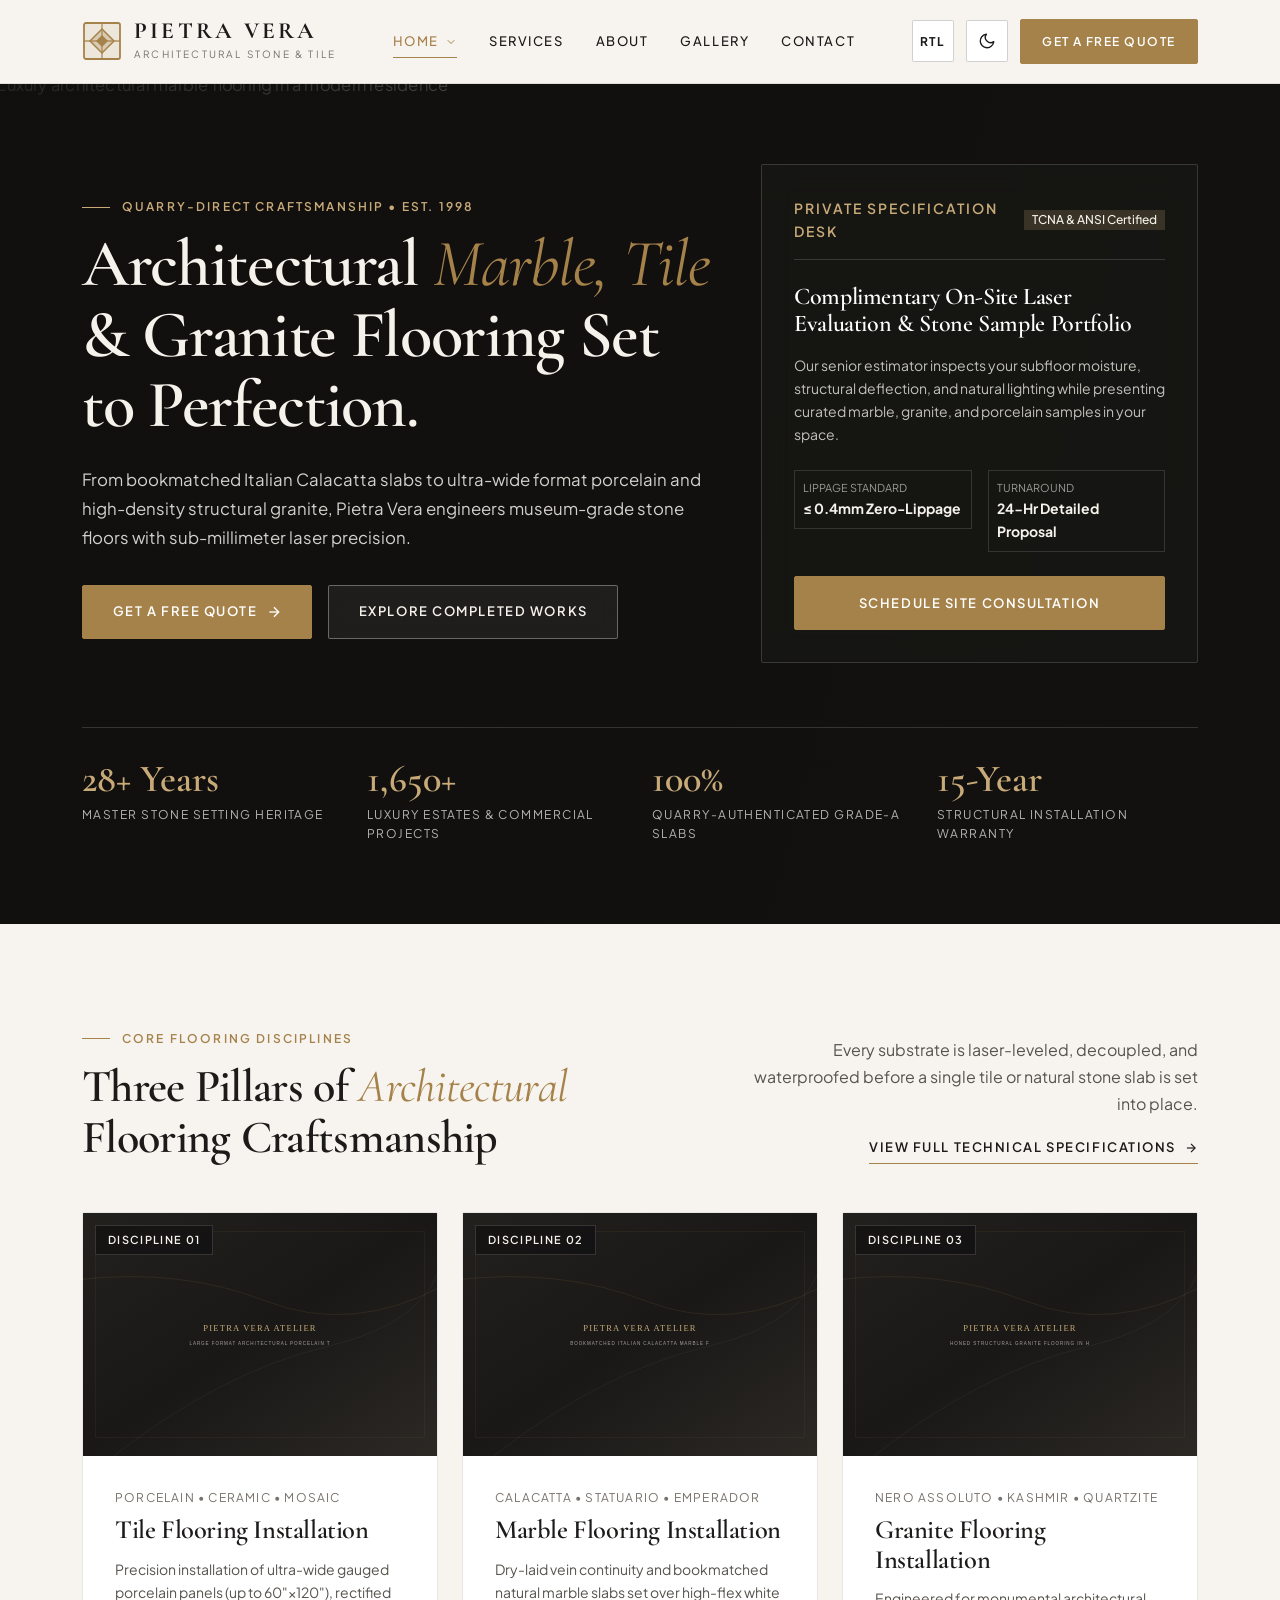
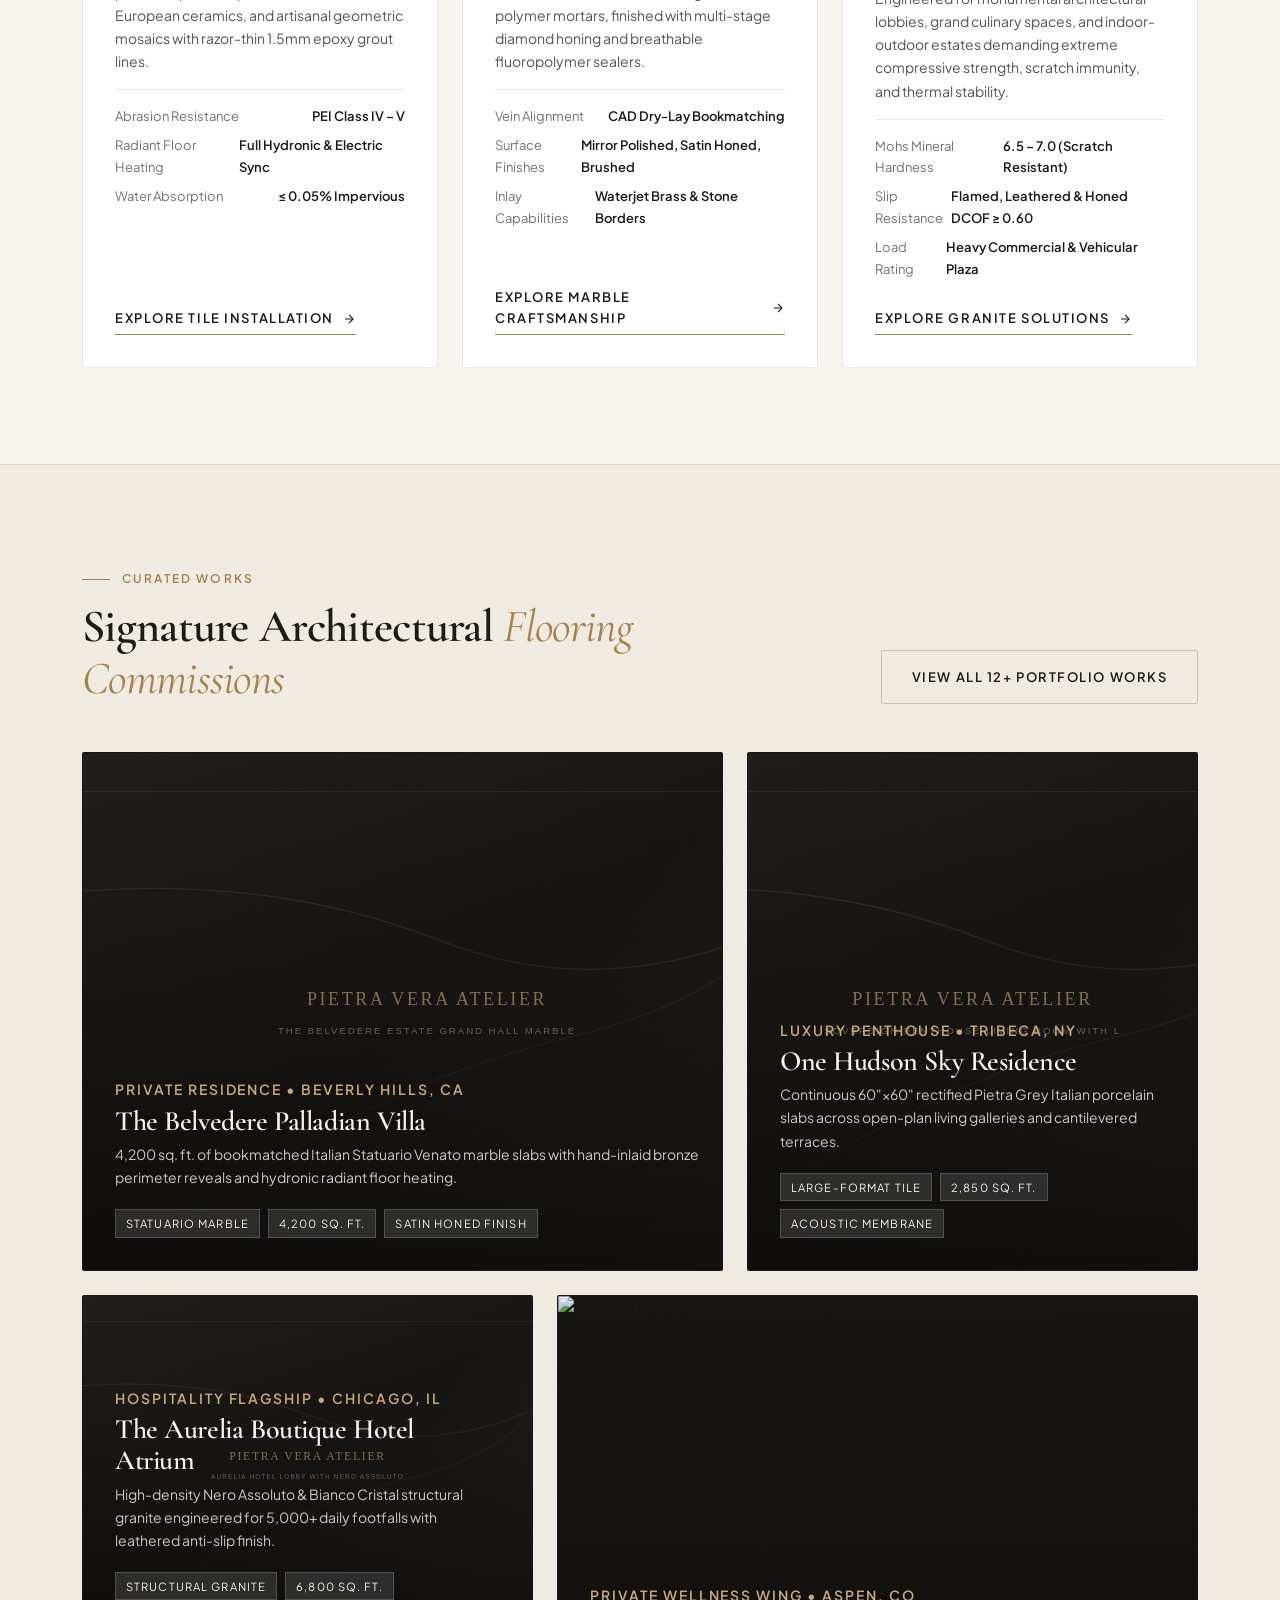
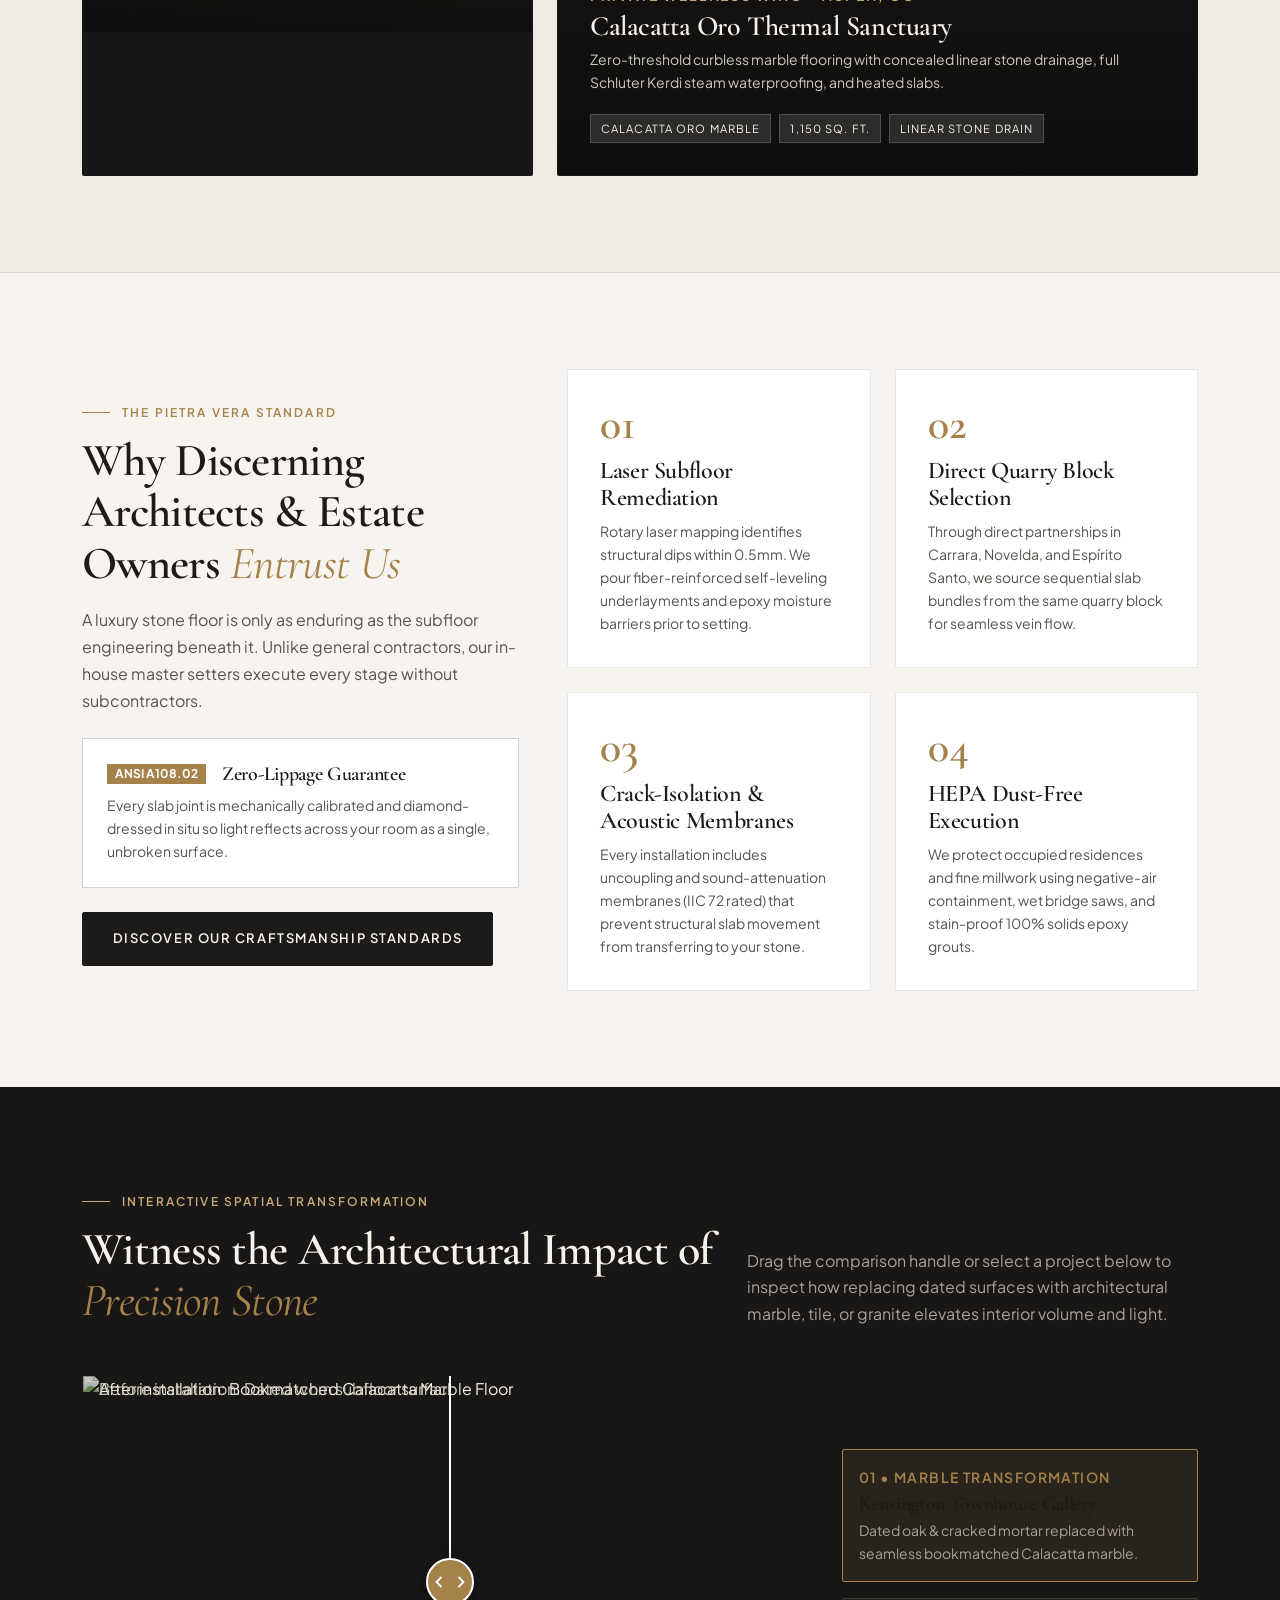
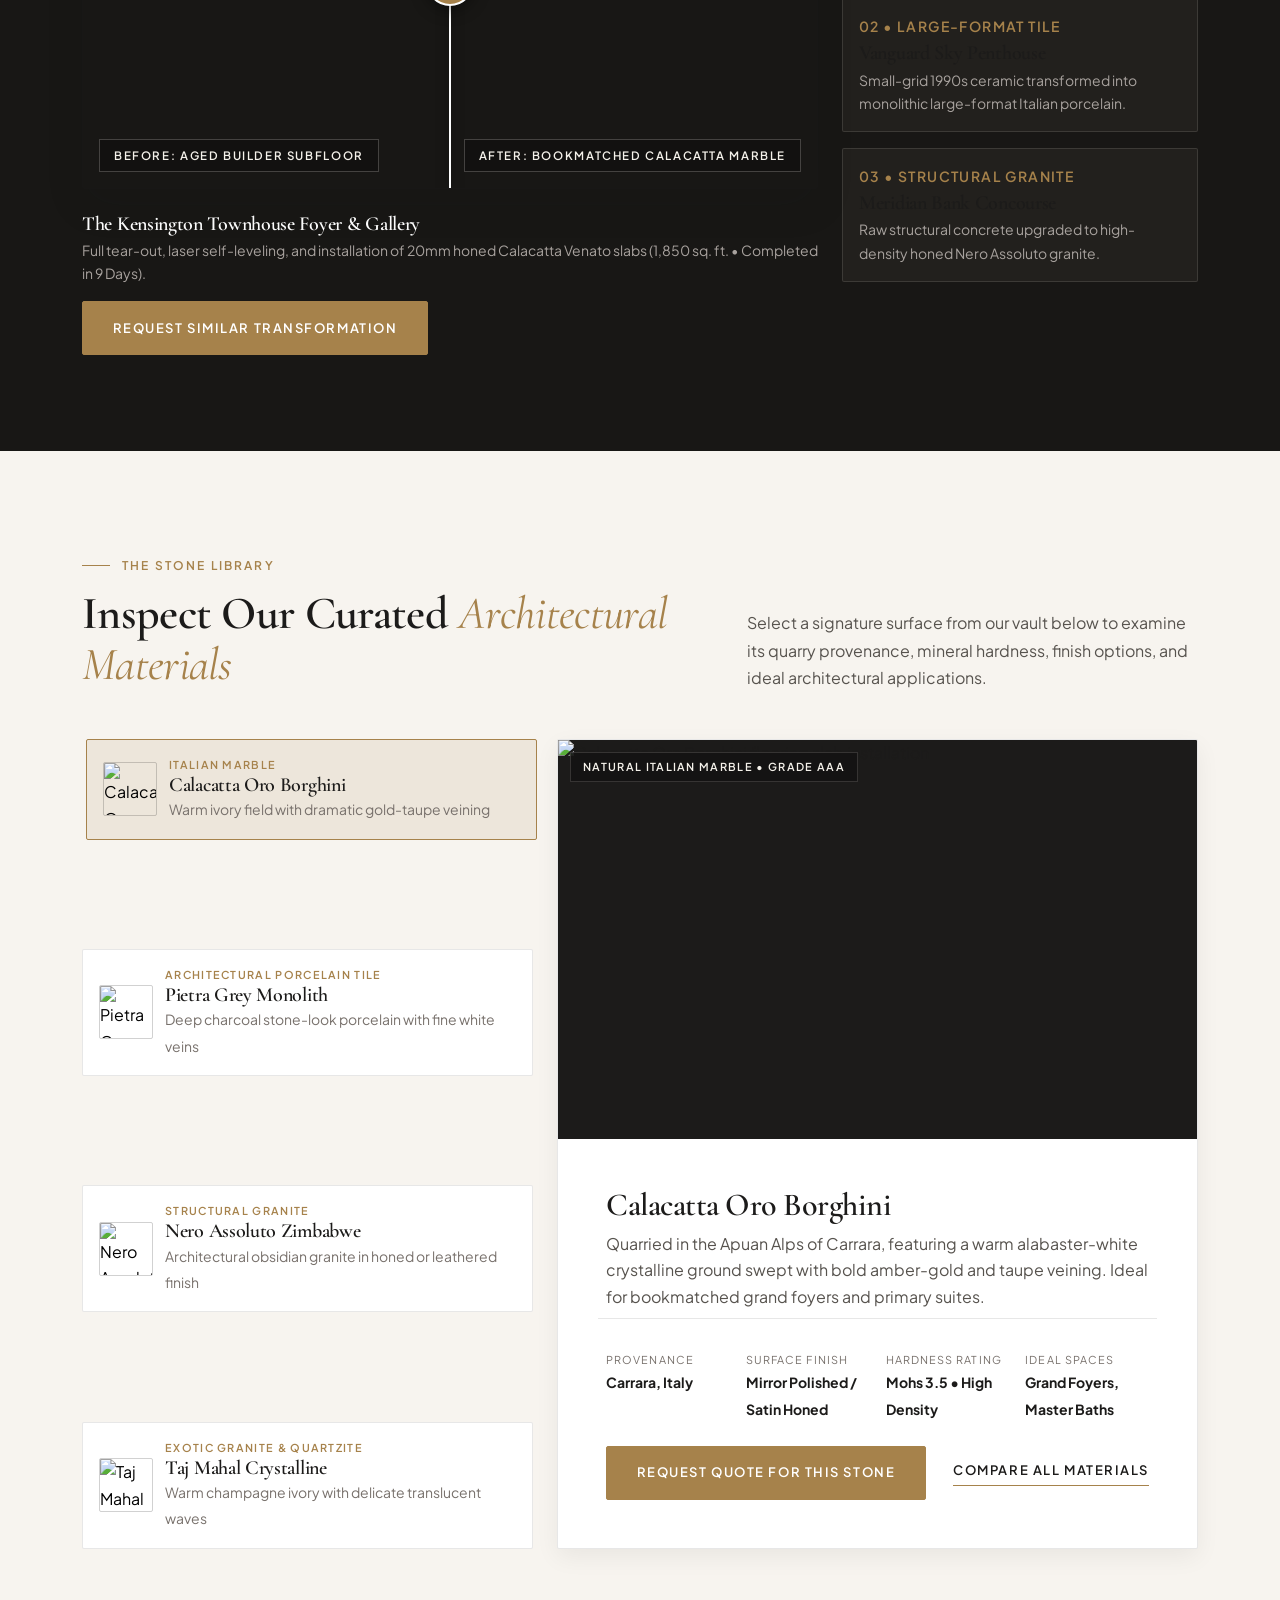
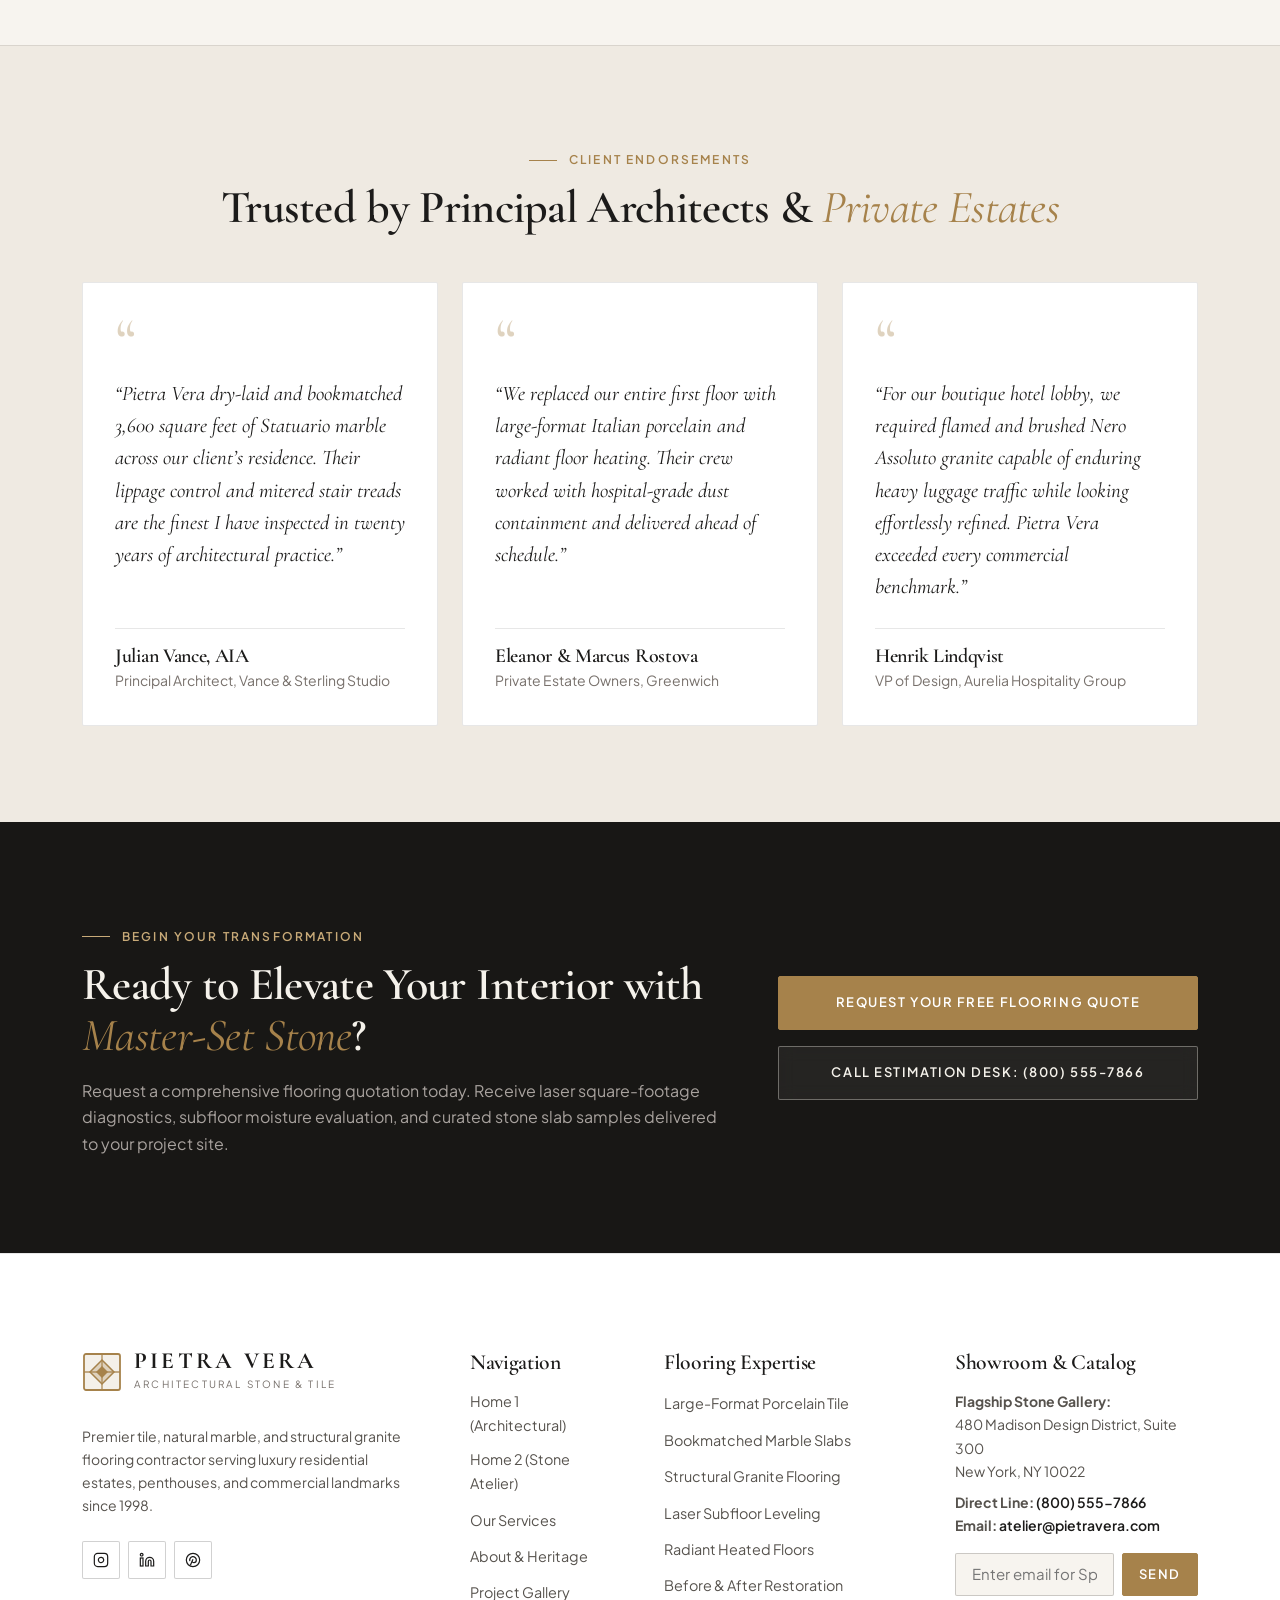
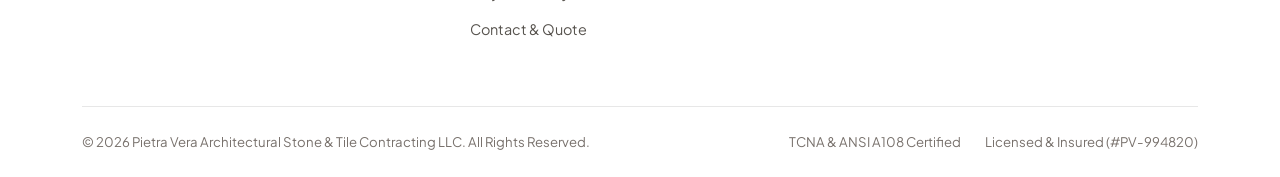
==== commit 997f684e: "Your commit message" ====
--- a/index.html
+++ b/index.html
@@ -35,7 +35,15 @@
     <div class="container navbar-container">
       <!-- Brand Identity -->
       <a href="index.html" class="brand-logo" aria-label="Pietra Vera Home">
-        <span class="brand-mark" aria-hidden="true"></span>
+        <span class="brand-mark" aria-hidden="true">
+          <svg width="40" height="40" viewBox="0 0 40 40" fill="none" xmlns="http://www.w3.org/2000/svg">
+            <rect x="2" y="2" width="36" height="36" rx="2" fill="rgba(166, 130, 75, 0.12)" stroke="currentColor" stroke-width="1.8" />
+            <line x1="2" y1="20" x2="38" y2="20" stroke="currentColor" stroke-width="1.4" opacity="0.85" />
+            <line x1="20" y1="2" x2="20" y2="38" stroke="currentColor" stroke-width="1.4" opacity="0.85" />
+            <polygon points="20,8 32,20 20,32 8,20" fill="rgba(166, 130, 75, 0.28)" stroke="currentColor" stroke-width="1.5" />
+            <polygon points="20,14 26,20 20,26 14,20" fill="currentColor" />
+          </svg>
+        </span>
         <span class="brand-text">
           <span class="brand-name">Pietra Vera</span>
           <span class="brand-tagline">Architectural Stone &amp; Tile</span>
@@ -71,10 +79,10 @@
             <a href="services.html" class="nav-link-custom">Services</a>
           </li>
           <li class="nav-item-custom">
-            <a href="gallery.html" class="nav-link-custom">Gallery</a>
+            <a href="about.html" class="nav-link-custom">About</a>
           </li>
           <li class="nav-item-custom">
-            <a href="about.html" class="nav-link-custom">About</a>
+            <a href="gallery.html" class="nav-link-custom">Gallery</a>
           </li>
           <li class="nav-item-custom">
             <a href="contact.html" class="nav-link-custom">Contact</a>
@@ -124,10 +132,10 @@
           <a href="services.html" class="mobile-nav-link">Services</a>
         </li>
         <li class="mobile-nav-item">
-          <a href="gallery.html" class="mobile-nav-link">Gallery</a>
+          <a href="about.html" class="mobile-nav-link">About</a>
         </li>
         <li class="mobile-nav-item">
-          <a href="about.html" class="mobile-nav-link">About</a>
+          <a href="gallery.html" class="mobile-nav-link">Gallery</a>
         </li>
         <li class="mobile-nav-item">
           <a href="contact.html" class="mobile-nav-link">Contact</a>
@@ -889,12 +897,12 @@
               Request a comprehensive flooring quotation today. Receive laser square-footage diagnostics, subfloor moisture evaluation, and curated stone slab samples delivered to your project site.
             </p>
           </div>
-          <div class="col-lg-4 text-lg-end" data-gsap-reveal>
-            <div class="d-flex flex-column flex-sm-row flex-lg-column gap-3 justify-content-lg-end">
-              <a href="contact.html#quote-form" class="btn-luxury btn-luxury-primary">
+          <div class="col-lg-5 text-lg-end" data-gsap-reveal>
+            <div class="d-flex flex-column gap-3 justify-content-lg-end align-items-lg-end">
+              <a href="contact.html#quote-form" class="btn-luxury btn-luxury-primary w-100 w-sm-auto text-center" style="max-width: 420px;">
                 Request Your Free Flooring Quote
               </a>
-              <a href="tel:+18005557866" class="btn-luxury btn-luxury-light-outline">
+              <a href="tel:+18005557866" class="btn-luxury btn-luxury-light-outline w-100 w-sm-auto text-center" style="max-width: 420px;">
                 Call Estimation Desk: (800) 555-7866
               </a>
             </div>
@@ -913,7 +921,15 @@
         <!-- Col 1: Brand & Architectural Mission -->
         <div class="col-lg-4 col-md-6">
           <a href="index.html" class="brand-logo mb-3" aria-label="Pietra Vera Home">
-            <span class="brand-mark" aria-hidden="true"></span>
+            <span class="brand-mark" aria-hidden="true">
+              <svg width="40" height="40" viewBox="0 0 40 40" fill="none" xmlns="http://www.w3.org/2000/svg">
+                <rect x="2" y="2" width="36" height="36" rx="2" fill="rgba(166, 130, 75, 0.12)" stroke="currentColor" stroke-width="1.8" />
+                <line x1="2" y1="20" x2="38" y2="20" stroke="currentColor" stroke-width="1.4" opacity="0.85" />
+                <line x1="20" y1="2" x2="20" y2="38" stroke="currentColor" stroke-width="1.4" opacity="0.85" />
+                <polygon points="20,8 32,20 20,32 8,20" fill="rgba(166, 130, 75, 0.28)" stroke="currentColor" stroke-width="1.5" />
+                <polygon points="20,14 26,20 20,26 14,20" fill="currentColor" />
+              </svg>
+            </span>
             <span class="brand-text">
               <span class="brand-name">Pietra Vera</span>
               <span class="brand-tagline">Architectural Stone &amp; Tile</span>
@@ -942,8 +958,8 @@
             <li><a href="index.html">Home 1 (Architectural)</a></li>
             <li><a href="home-2.html">Home 2 (Stone Atelier)</a></li>
             <li><a href="services.html">Our Services</a></li>
+            <li><a href="about.html">About &amp; Heritage</a></li>
             <li><a href="gallery.html">Project Gallery</a></li>
-            <li><a href="about.html">About &amp; Heritage</a></li>
             <li><a href="contact.html">Contact &amp; Quote</a></li>
           </ul>
         </div>
--- a/assets/css/style.css
+++ b/assets/css/style.css
@@ -45,18 +45,30 @@
   --font-body: 'Plus Jakarta Sans', -apple-system, BlinkMacSystemFont, sans-serif;
 
   /* 4px / 8px Spacing Scale */
-  --space-1: 0.25rem;  /* 4px */
-  --space-2: 0.5rem;   /* 8px */
-  --space-3: 0.75rem;  /* 12px */
-  --space-4: 1rem;     /* 16px */
-  --space-5: 1.5rem;   /* 24px */
-  --space-6: 2rem;     /* 32px */
-  --space-7: 2.5rem;   /* 40px */
-  --space-8: 3rem;     /* 48px */
-  --space-9: 4rem;     /* 64px */
-  --space-10: 5rem;    /* 80px */
-  --space-11: 6rem;    /* 96px */
-  --space-12: 7.5rem;  /* 120px */
+  --space-1: 0.25rem;
+  /* 4px */
+  --space-2: 0.5rem;
+  /* 8px */
+  --space-3: 0.75rem;
+  /* 12px */
+  --space-4: 1rem;
+  /* 16px */
+  --space-5: 1.5rem;
+  /* 24px */
+  --space-6: 2rem;
+  /* 32px */
+  --space-7: 2.5rem;
+  /* 40px */
+  --space-8: 3rem;
+  /* 48px */
+  --space-9: 4rem;
+  /* 64px */
+  --space-10: 5rem;
+  /* 80px */
+  --space-11: 6rem;
+  /* 96px */
+  --space-12: 7.5rem;
+  /* 120px */
 
   /* Transitions & Radius */
   --ease-out-expo: cubic-bezier(0.16, 1, 0.3, 1);
@@ -105,7 +117,9 @@
 /* ==========================================================================
    1. BASE & RESET
    ========================================================================== */
-*, *::before, *::after {
+*,
+*::before,
+*::after {
   box-sizing: border-box;
 }
 
@@ -146,7 +160,8 @@
   transition: color var(--transition-fast);
 }
 
-ul, ol {
+ul,
+ol {
   padding-left: 0;
   margin-bottom: 0;
   list-style: none;
@@ -161,7 +176,12 @@
 /* ==========================================================================
    2. TYPOGRAPHY & EDITORIAL HIERARCHY
    ========================================================================== */
-h1, h2, h3, h4, h5, h6,
+h1,
+h2,
+h3,
+h4,
+h5,
+h6,
 .font-serif {
   font-family: var(--font-heading);
   color: var(--text-primary);
@@ -376,25 +396,24 @@
 .brand-mark {
   width: 40px;
   height: 40px;
-  border: 1px solid var(--accent-primary);
-  display: grid;
-  place-items: center;
+  display: inline-flex;
+  align-items: center;
+  justify-content: center;
   position: relative;
-  background-color: var(--accent-subtle);
+  background-color: transparent;
+  color: var(--accent-primary);
   flex-shrink: 0;
-}
-
-.brand-mark::after {
-  content: "";
-  width: 18px;
-  height: 18px;
-  border: 1px solid var(--accent-primary);
-  transform: rotate(45deg);
   transition: transform var(--transition-base);
 }
 
-.brand-logo:hover .brand-mark::after {
-  transform: rotate(135deg);
+.brand-mark svg {
+  width: 100%;
+  height: 100%;
+  transition: transform 0.6s var(--ease-out-expo);
+}
+
+.brand-logo:hover .brand-mark svg {
+  transform: rotate(90deg);
 }
 
 .brand-text {
@@ -507,6 +526,7 @@
 }
 
 @media (min-width: 1025px) {
+
   .has-dropdown:hover .dropdown-menu-custom,
   .has-dropdown:focus-within .dropdown-menu-custom,
   .has-dropdown.is-open .dropdown-menu-custom {
@@ -860,12 +880,10 @@
 .hero-bg-overlay {
   position: absolute;
   inset: 0;
-  background: linear-gradient(
-    105deg,
-    rgba(16, 15, 14, 0.90) 0%,
-    rgba(16, 15, 14, 0.72) 52%,
-    rgba(16, 15, 14, 0.45) 100%
-  );
+  background: linear-gradient(105deg,
+      rgba(16, 15, 14, 0.90) 0%,
+      rgba(16, 15, 14, 0.72) 52%,
+      rgba(16, 15, 14, 0.45) 100%);
   z-index: 1;
 }
 
@@ -1186,12 +1204,10 @@
 .project-showcase-overlay {
   position: absolute;
   inset: 0;
-  background: linear-gradient(
-    to top,
-    rgba(14, 13, 12, 0.92) 0%,
-    rgba(14, 13, 12, 0.35) 55%,
-    rgba(14, 13, 12, 0.05) 100%
-  );
+  background: linear-gradient(to top,
+      rgba(14, 13, 12, 0.92) 0%,
+      rgba(14, 13, 12, 0.35) 55%,
+      rgba(14, 13, 12, 0.05) 100%);
   display: flex;
   flex-direction: column;
   justify-content: flex-end;
@@ -1492,12 +1508,10 @@
 .gallery-figure-overlay {
   position: absolute;
   inset: 0;
-  background: linear-gradient(
-    to top,
-    rgba(14, 13, 12, 0.92) 0%,
-    rgba(14, 13, 12, 0.32) 55%,
-    rgba(14, 13, 12, 0.05) 100%
-  );
+  background: linear-gradient(to top,
+      rgba(14, 13, 12, 0.92) 0%,
+      rgba(14, 13, 12, 0.32) 55%,
+      rgba(14, 13, 12, 0.05) 100%);
   display: flex;
   flex-direction: column;
   justify-content: flex-end;
@@ -1777,7 +1791,7 @@
   margin-top: 5px;
 }
 
-.is-invalid ~ .invalid-feedback-luxury {
+.is-invalid~.invalid-feedback-luxury {
   display: block;
 }
 
@@ -1812,7 +1826,7 @@
   transition: all var(--transition-fast);
 }
 
-.stone-radio-input:checked + .stone-radio-box {
+.stone-radio-input:checked+.stone-radio-box {
   border-color: var(--accent-primary);
   background-color: var(--accent-subtle);
   color: var(--accent-primary);
@@ -1825,6 +1839,17 @@
   border: 1px solid var(--border-color);
   margin-bottom: var(--space-3);
   border-radius: var(--radius-xs);
+  transition: transform var(--transition-fast), border-color var(--transition-fast), box-shadow var(--transition-fast);
+}
+
+.accordion-luxury .accordion-item:hover {
+  border-color: var(--accent-primary);
+  transform: translateX(4px);
+  box-shadow: 0 4px 16px rgba(166, 130, 75, 0.08);
+}
+
+[dir="rtl"] .accordion-luxury .accordion-item:hover {
+  transform: translateX(-4px);
 }
 
 .accordion-luxury .accordion-button {
@@ -1835,16 +1860,107 @@
   font-weight: 600;
   padding: var(--space-4) var(--space-5);
   box-shadow: none;
+  display: flex;
+  align-items: center;
+}
+
+.accordion-luxury .accordion-button::after {
+  content: "";
+  width: 1.35rem;
+  height: 1.35rem;
+  flex-shrink: 0;
+  margin-left: auto;
+  background-image: url("data:image/svg+xml,%3Csvg xmlns='http://www.w3.org/2000/svg' viewBox='0 0 24 24' fill='none' stroke='%23A6824B' stroke-width='2.4' stroke-linecap='round' stroke-linejoin='round'%3E%3Cpolyline points='6 9 12 15 18 9'%3E%3C/polyline%3E%3C/svg%3E");
+  background-repeat: no-repeat;
+  background-position: center;
+  background-size: 1.35rem;
+  transition: transform var(--transition-base);
+}
+
+.accordion-luxury .accordion-button:not(.collapsed)::after {
+  transform: rotate(-180deg);
+  background-image: url("data:image/svg+xml,%3Csvg xmlns='http://www.w3.org/2000/svg' viewBox='0 0 24 24' fill='none' stroke='%23A6824B' stroke-width='2.4' stroke-linecap='round' stroke-linejoin='round'%3E%3Cpolyline points='6 9 12 15 18 9'%3E%3C/polyline%3E%3C/svg%3E");
+}
+
+[data-theme="dark"] .accordion-luxury .accordion-button {
+  color: #F5F2EB !important;
+}
+
+[data-theme="dark"] .accordion-luxury .accordion-button::after {
+  filter: brightness(1.25) drop-shadow(0 0 3px rgba(166, 130, 75, 0.4));
 }
 
 .accordion-luxury .accordion-button:not(.collapsed) {
-  color: var(--accent-primary);
+  color: var(--accent-primary) !important;
   background-color: var(--accent-subtle);
 }
 
 .accordion-luxury .accordion-body {
   color: var(--text-secondary);
   padding: var(--space-4) var(--space-5);
+  line-height: 1.7;
+}
+
+.faq-number-badge {
+  font-family: var(--font-heading);
+  font-size: 1.15rem;
+  font-weight: 700;
+  color: var(--accent-primary);
+  margin-right: var(--space-3);
+  flex-shrink: 0;
+}
+
+[dir="rtl"] .faq-number-badge {
+  margin-right: 0;
+  margin-left: var(--space-3);
+}
+
+/* Home 2 FAQ Animated Section & Background */
+.faq-section-home2 {
+  position: relative;
+  overflow: hidden;
+}
+
+.faq-ambient-bg {
+  position: absolute;
+  inset: 0;
+  background-image: url("https://images.unsplash.com/photo-1600585154340-be6161a56a0c?auto=format&fit=crop&w=1920&q=80");
+  background-size: cover;
+  background-position: center;
+  opacity: 0.05;
+  pointer-events: none;
+  z-index: 0;
+}
+
+[data-theme="dark"] .faq-ambient-bg {
+  opacity: 0.09;
+  filter: grayscale(0.5);
+}
+
+.faq-spec-card {
+  background-color: var(--bg-surface);
+  border: 1px solid var(--border-strong) !important;
+  transition: transform var(--transition-base), box-shadow var(--transition-base);
+}
+
+.faq-spec-card:hover {
+  transform: translateY(-4px);
+  box-shadow: var(--shadow-md);
+}
+
+/* Portrait aspect ratio for leadership & about page images */
+.card-media-wrap.aspect-portrait {
+  aspect-ratio: 1 / 1.08;
+}
+
+.card-media-wrap.aspect-portrait img {
+  object-position: center 20%;
+}
+
+.process-step-card.h-100 {
+  display: flex;
+  flex-direction: column;
+  justify-content: space-between;
 }
 
 /* ==========================================================================
@@ -2067,15 +2183,15 @@
 
 /* Tab & 1024px View: In all pages in all sections, align 2 cards in one row, and last odd card in center */
 @media (min-width: 768px) and (max-width: 1024px) {
-  .row-cards-2col > [class*="col-"] {
+  .row-cards-2col>[class*="col-"] {
     flex: 0 0 50% !important;
     max-width: 50% !important;
     width: 50% !important;
   }
 
   /* When the last card is odd, center it in the row */
-  .row-cards-2col > [class*="col-"]:last-child:nth-child(odd),
-  .row-cards-2col > [class*="col-"].tab-center-odd {
+  .row-cards-2col>[class*="col-"]:last-child:nth-child(odd),
+  .row-cards-2col>[class*="col-"].tab-center-odd {
     margin-left: auto !important;
     margin-right: auto !important;
   }
@@ -2096,9 +2212,9 @@
   .nav-menu-desktop,
   .navbar-cta-desktop,
   .header-btn-desktop,
-  .site-header .navbar-actions > .theme-toggle-btn,
-  .site-header .navbar-actions > .rtl-toggle-btn,
-  .site-header .navbar-actions > .navbar-cta {
+  .site-header .navbar-actions>.theme-toggle-btn,
+  .site-header .navbar-actions>.rtl-toggle-btn,
+  .site-header .navbar-actions>.navbar-cta {
     display: none !important;
   }
 
@@ -2117,6 +2233,42 @@
 
   .project-showcase-media.aspect-tall {
     aspect-ratio: 4 / 3;
+  }
+
+  /* Prevent button touching layout boxes or overflowing on tab & 1024px */
+  .btn-luxury {
+    white-space: normal !important;
+    text-align: center;
+    line-height: 1.35;
+    padding: 0.85rem 1.35rem;
+    max-width: 100%;
+    word-break: break-word;
+  }
+
+  .hero-glass-card {
+    padding: var(--space-5) !important;
+    margin-top: var(--space-4);
+  }
+
+  .hero-glass-card .btn-luxury {
+    margin-top: var(--space-2);
+  }
+
+  /* Service page tab view cards & buttons */
+  .row-cards-2col .p-4.p-md-5 {
+    padding: var(--space-5) !important;
+  }
+
+  .row-cards-2col .btn-luxury {
+    align-self: stretch !important;
+    width: 100% !important;
+  }
+
+  /* Above-footer CTA buttons in Home 1 & inner pages */
+  .bg-dark-architectural .btn-luxury {
+    white-space: normal !important;
+    text-align: center;
+    max-width: 100%;
   }
 }
 
@@ -2287,4 +2439,4 @@
 
 [dir="rtl"] .mobile-toggles-label {
   text-align: right;
-}
+}
